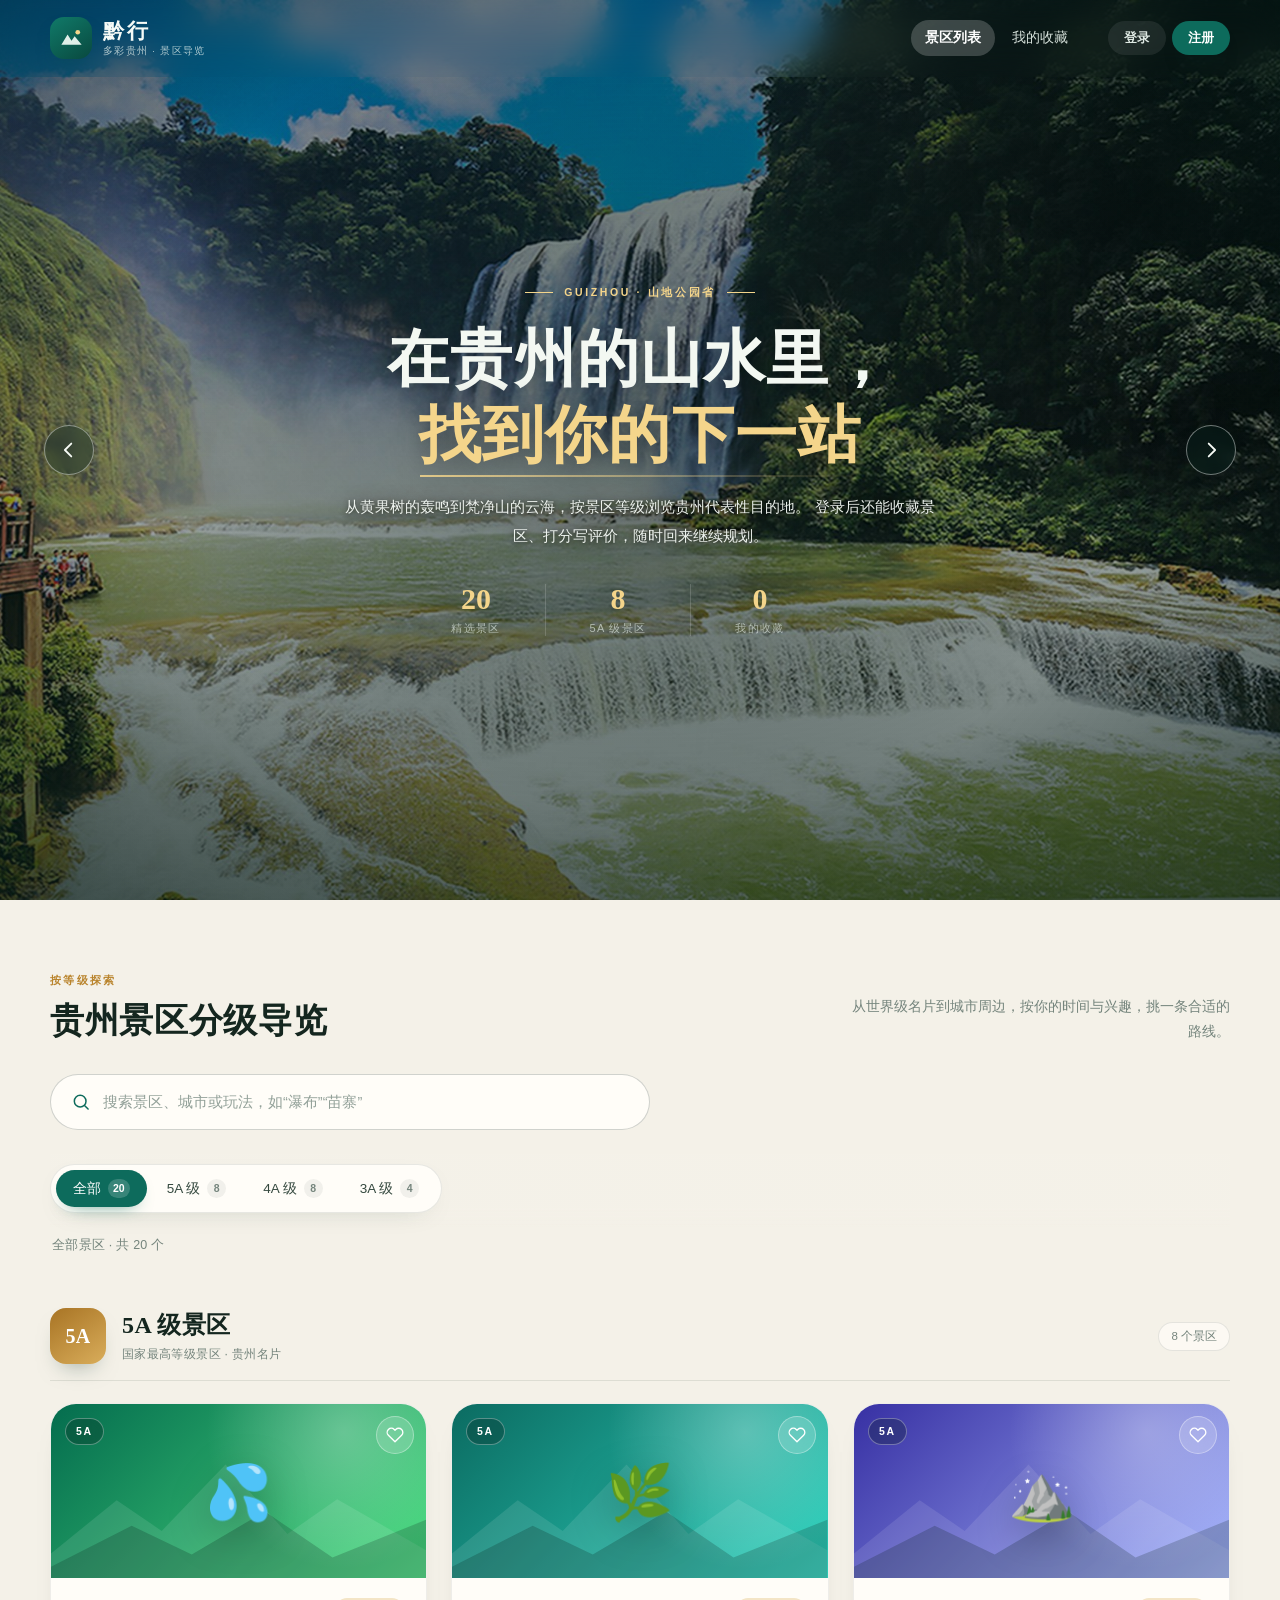
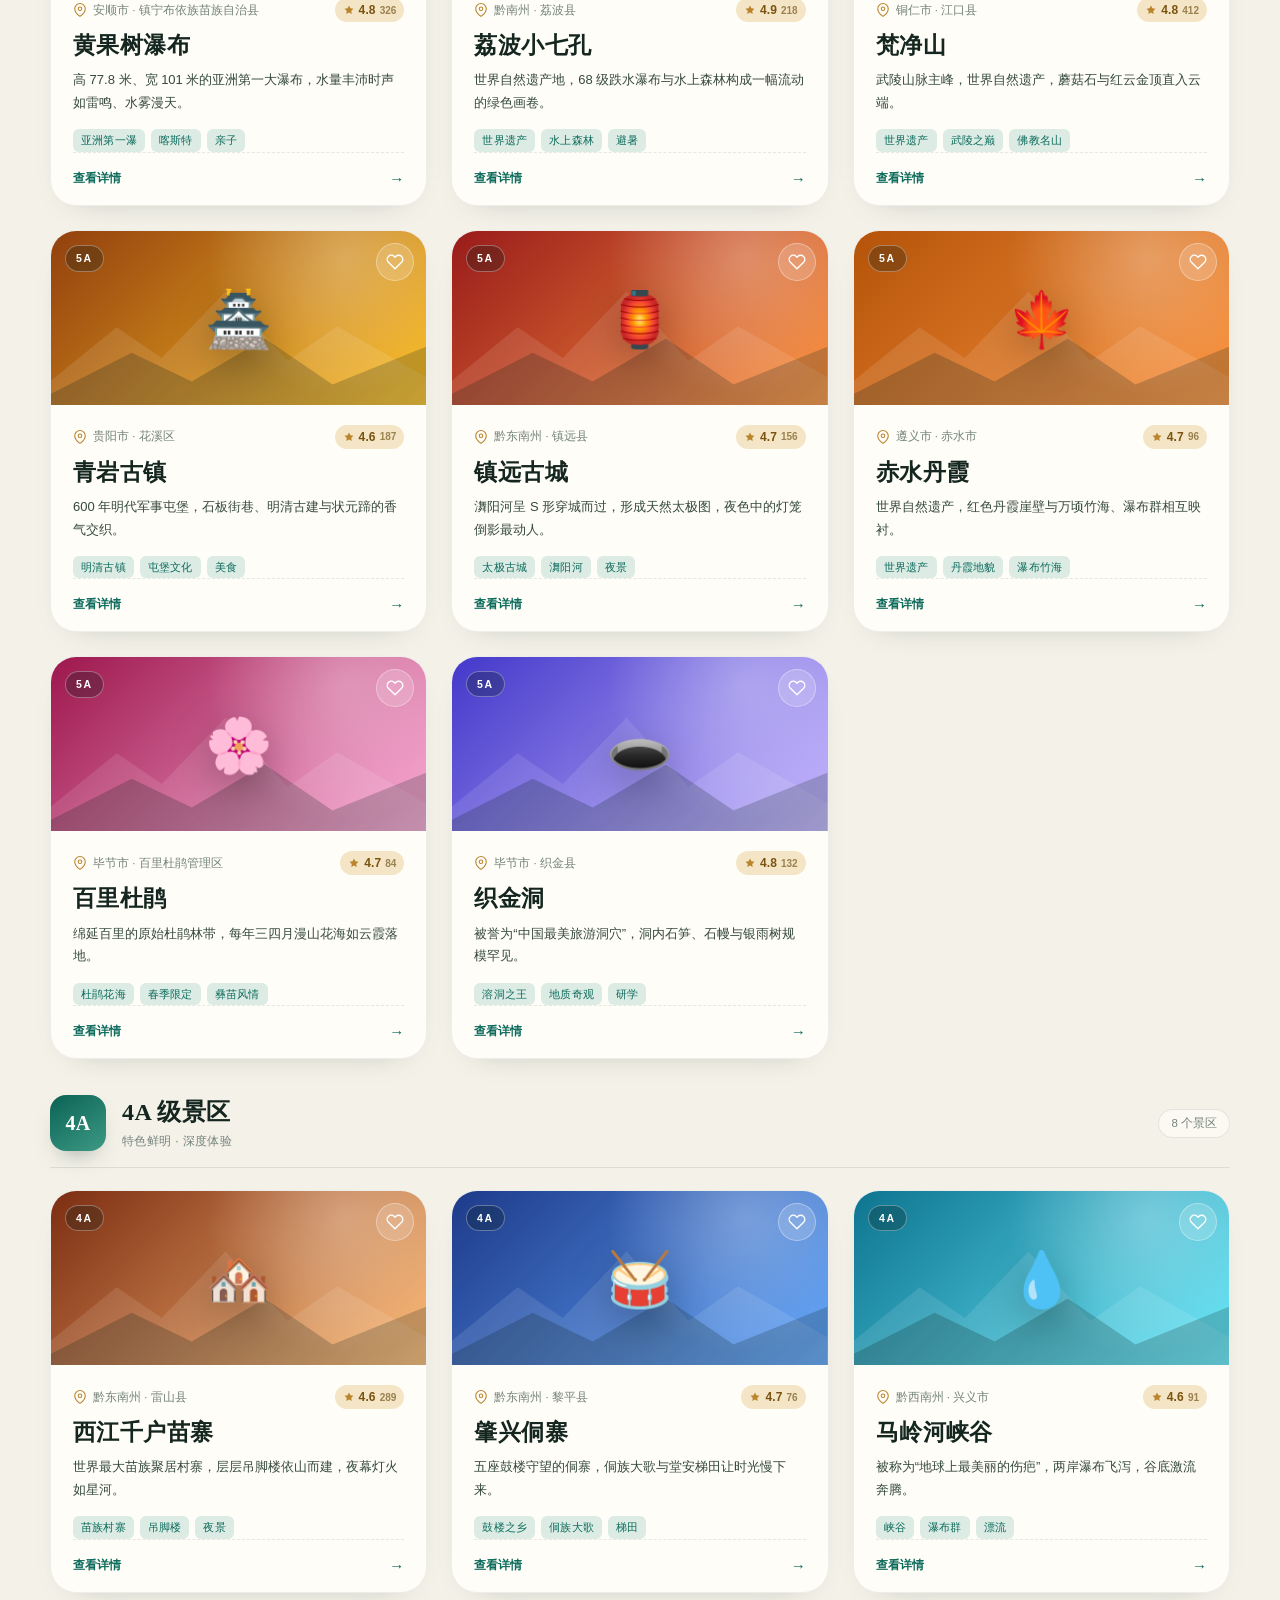
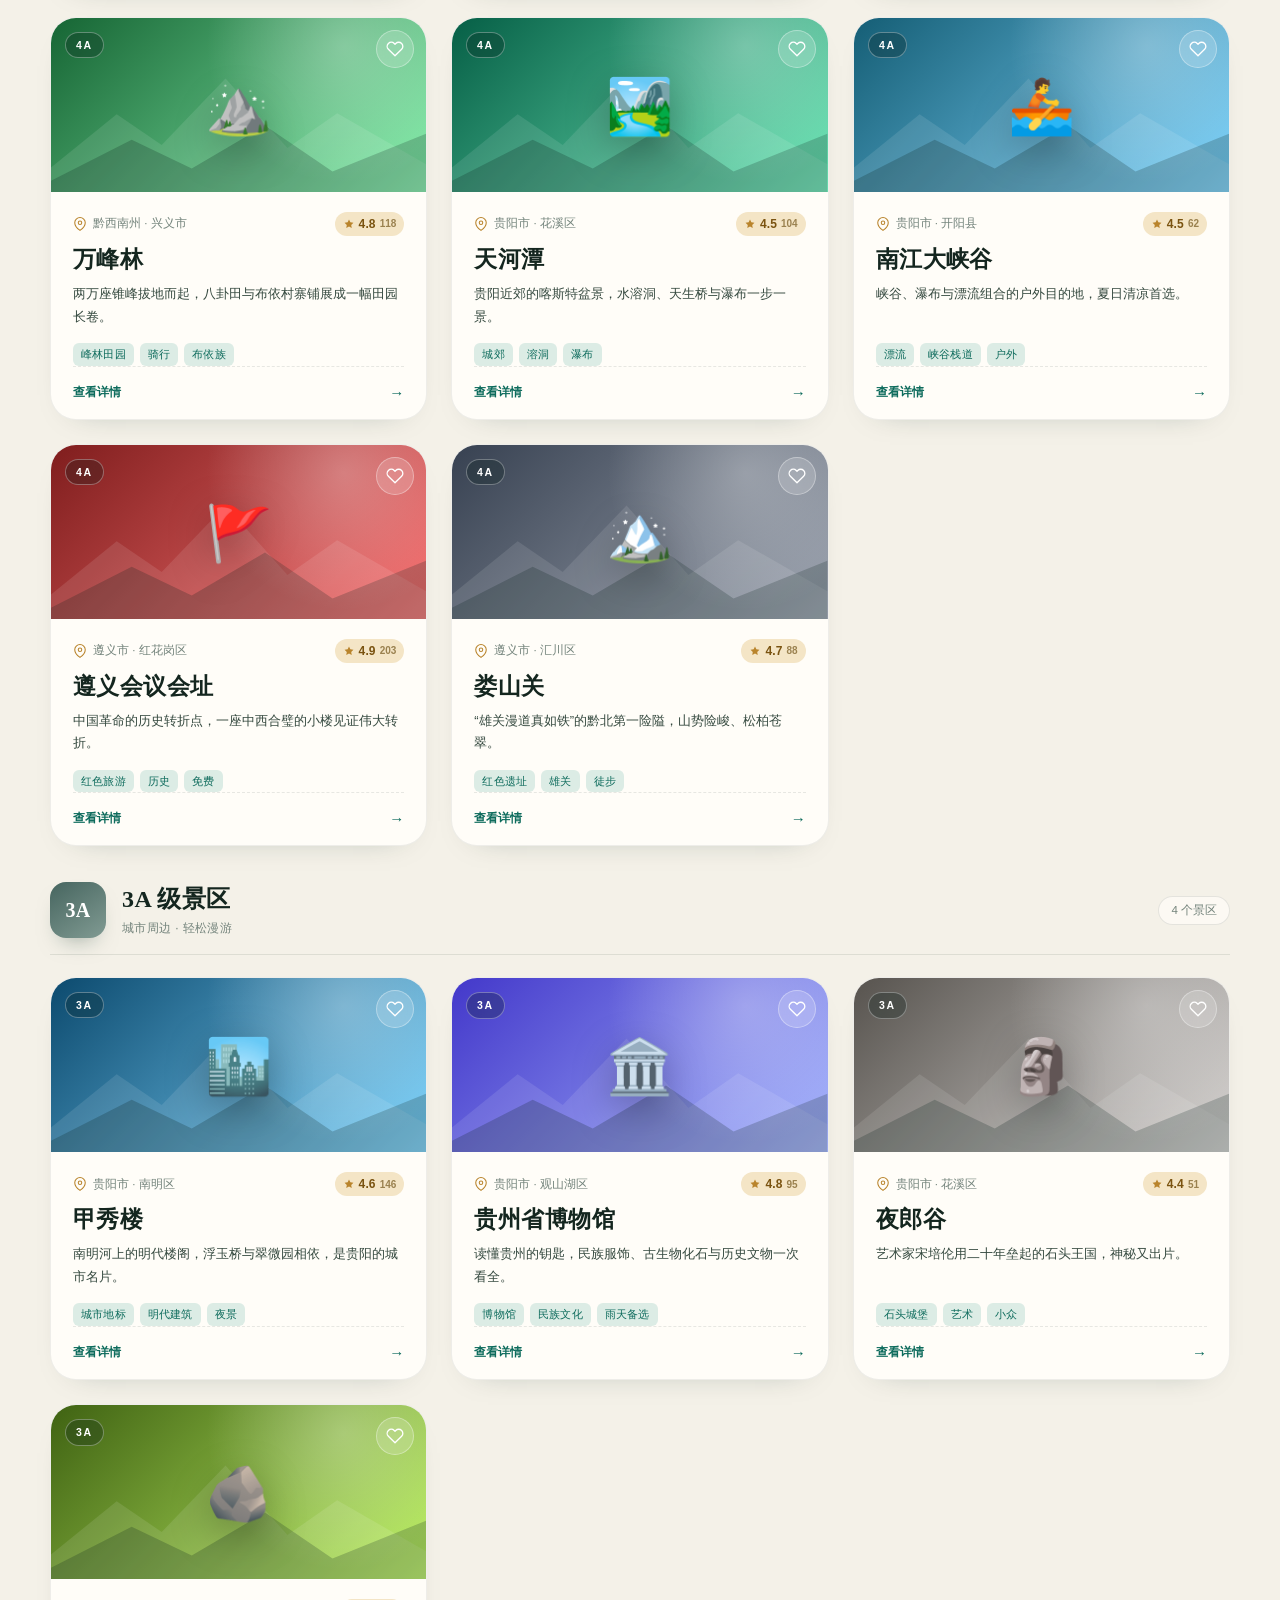
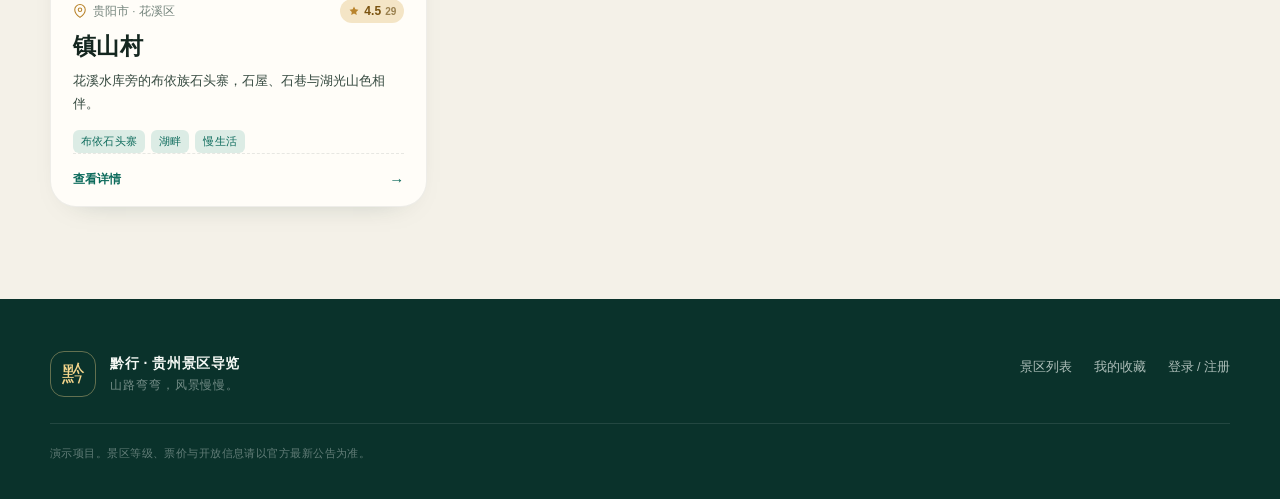
==== index.html @ 9b34afa8 "Add files via upload" ====
<!DOCTYPE html>
<html lang="zh-CN">
<head>
  <meta charset="UTF-8">
  <meta name="viewport" content="width=device-width, initial-scale=1.0">
  <meta name="description" content="黔行 · 贵州景区导览：按 5A、4A、3A 等级浏览贵州代表性景区，查看评分与介绍，点击景区进入详情页，登录后可收藏、评价心动的旅行目的地。">
  <meta name="theme-color" content="#0d5c4d">
  <title>黔行 · 贵州景区导览</title>
  <link rel="icon" href="assets/favicon.svg" type="image/svg+xml">
  <link rel="stylesheet" href="assets/css/main.css">
</head>
<body data-page="home">
  <header class="site-header">
    <div class="container header-inner">
      <a class="brand" href="index.html" aria-label="黔行 · 贵州景区导览首页">
        <span class="brand-mark" aria-hidden="true">
          <svg viewBox="0 0 32 32" focusable="false">
            <path d="M3 24 11 11l5 8 4-6 9 11H3Z" fill="currentColor" opacity=".96"/>
            <circle cx="24" cy="8" r="3" fill="#f4d58b"/>
          </svg>
        </span>
        <span class="brand-text">
          <strong>黔行</strong>
          <small>多彩贵州 · 景区导览</small>
        </span>
      </a>

      <nav class="main-nav" aria-label="主导航">
        <a href="index.html" data-nav="home">景区列表</a>
        <a href="favorites.html" data-nav="favorites">
          我的收藏
          <span class="nav-count" id="favNavCount" hidden>0</span>
        </a>
      </nav>

      <div class="header-auth" id="headerAuth">
        <a class="btn btn-quiet btn-sm" href="login.html">登录</a>
        <a class="btn btn-solid btn-sm" href="login.html?tab=register">注册</a>
      </div>
    </div>
  </header>

  <main>
    <section class="hero" aria-label="贵州景区风光轮播">
      <div class="hero-slides" aria-hidden="true">
		  <div class="hero-slide hero-slide-brand" data-hero-slide="6">
		    <div class="hero-art">
		      <span class="hero-watermark">黔</span>
		      <svg class="hero-ridges" viewBox="0 0 1440 420" preserveAspectRatio="none" focusable="false">
		        <path class="ridge ridge-1" d="M0 330 210 214 390 300 610 154 820 312 1030 236 1240 318 1440 198V420H0Z"/>
		        <path class="ridge ridge-2" d="M0 366 250 272 470 340 700 246 900 348 1140 284 1290 344 1440 292V420H0Z"/>
		        <path class="ridge ridge-3" d="M0 398 190 340 410 386 640 320 880 390 1100 338 1280 388 1440 352V420H0Z"/>
		      </svg>
		    </div>
		  </div>
        <div class="hero-slide is-active" data-hero-slide="0" style="background-image:url('assets/img/hero/huangguoshu-falls.jpg')"></div>
        <div class="hero-slide" data-hero-slide="1" style="background-image:url('assets/img/hero/fanjing-mountains.jpg')"></div>
        <div class="hero-slide" data-hero-slide="2" style="background-image:url('assets/img/hero/zunyi-meeting.jpg')"></div>
        <div class="hero-slide" data-hero-slide="3" style="background-image:url('assets/img/hero/chishui-danxia.jpg')"></div>
        <div class="hero-slide" data-hero-slide="4" style="background-image:url('assets/img/hero/xiaoqikong.jpg')"></div>
        <div class="hero-slide" data-hero-slide="5" style="background-image:url('assets/img/hero/zhijindong.jpg')"></div>
      </div>

      <div class="hero-shade" aria-hidden="true"></div>

      <div class="container hero-inner">
        <p class="hero-eyebrow"><span aria-hidden="true"></span>GUIZHOU · 山地公园省<span aria-hidden="true"></span></p>
        <h1>在贵州的山水里，<br><em>找到你的下一站</em></h1>
        <p class="hero-desc">
          从黄果树的轰鸣到梵净山的云海，按景区等级浏览贵州代表性目的地。
          登录后还能收藏景区、打分写评价，随时回来继续规划。
        </p>

        <div class="hero-stats" aria-label="景区数据概览">
          <div class="stat"><strong id="statTotal">20</strong><span>精选景区</span></div>
          <div class="stat"><strong id="statLevel5a">8</strong><span>5A 级景区</span></div>
          <div class="stat"><strong id="statFav">0</strong><span>我的收藏</span></div>
        </div>
      </div>

      <button type="button" class="hero-arrow hero-arrow-prev" data-hero-prev aria-label="上一张图片">
        <svg viewBox="0 0 24 24" width="22" height="22" aria-hidden="true" focusable="false">
          <path d="m14.5 5-7 7 7 7" fill="none" stroke="currentColor" stroke-width="2" stroke-linecap="round" stroke-linejoin="round"/>
        </svg>
      </button>
      <button type="button" class="hero-arrow hero-arrow-next" data-hero-next aria-label="下一张图片">
        <svg viewBox="0 0 24 24" width="22" height="22" aria-hidden="true" focusable="false">
          <path d="m9.5 5 7 7-7 7" fill="none" stroke="currentColor" stroke-width="2" stroke-linecap="round" stroke-linejoin="round"/>
        </svg>
      </button>
    </section>

    <div class="container">
      <div class="browse-head">
        <div>
          <p class="section-eyebrow">按等级探索</p>
          <h2>贵州景区分级导览</h2>
        </div>
        <p class="browse-note">从世界级名片到城市周边，按你的时间与兴趣，挑一条合适的路线。</p>
      </div>

      <div class="browse-search-row">
        <div class="hero-search" role="search">
          <svg class="search-icon" viewBox="0 0 24 24" width="20" height="20" aria-hidden="true" focusable="false">
            <circle cx="11" cy="11" r="7" fill="none" stroke="currentColor" stroke-width="1.8"/>
            <path d="m16.5 16.5 4 4" fill="none" stroke="currentColor" stroke-width="1.8" stroke-linecap="round"/>
          </svg>
          <label class="sr-only" for="searchInput">搜索景区、城市或玩法</label>
          <input id="searchInput" type="search" placeholder="搜索景区、城市或玩法，如“瀑布”“苗寨”" autocomplete="off" spellcheck="false">
          <button type="button" class="search-clear" id="clearSearch" aria-label="清空搜索" hidden>×</button>
        </div>
      </div>

      <div class="filter-wrap">
        <div class="level-filter" id="levelFilters" role="group" aria-label="按景区等级筛选">
          <button type="button" class="filter-tab is-active" data-level-filter="ALL" aria-pressed="true">
            全部 <span class="tab-count" data-count-for="ALL">20</span>
          </button>
          <button type="button" class="filter-tab" data-level-filter="5A" aria-pressed="false">
            5A 级 <span class="tab-count" data-count-for="5A">8</span>
          </button>
          <button type="button" class="filter-tab" data-level-filter="4A" aria-pressed="false">
            4A 级 <span class="tab-count" data-count-for="4A">8</span>
          </button>
          <button type="button" class="filter-tab" data-level-filter="3A" aria-pressed="false">
            3A 级 <span class="tab-count" data-count-for="3A">4</span>
          </button>
        </div>
      </div>

      <div class="result-bar">
        <span class="result-text" id="resultText" aria-live="polite">全部景区 · 共 20 个</span>
        <button type="button" class="text-btn" id="resetFilters" hidden>清除筛选</button>
      </div>

      <div class="spot-sections" id="spotSections" aria-live="polite"></div>
    </div>
  </main>

  <footer class="site-footer">
    <div class="container footer-inner">
      <div class="footer-brand">
        <span class="footer-mark" aria-hidden="true">黔</span>
        <div>
          <strong>黔行 · 贵州景区导览</strong>
          <p>山路弯弯，风景慢慢。</p>
        </div>
      </div>
      <div class="footer-links">
        <a href="index.html">景区列表</a>
        <a href="favorites.html">我的收藏</a>
        <a href="login.html">登录 / 注册</a>
      </div>
      <p class="footer-note">演示项目。景区等级、票价与开放信息请以官方最新公告为准。</p>
    </div>
  </footer>

  <script src="assets/js/data.js" defer></script>
  <script src="assets/js/store.js" defer></script>
  <script src="assets/js/ui.js" defer></script>
  <script src="assets/js/hero.js" defer></script>
  <script src="assets/js/list.js" defer></script>
</body>
</html>
---- assets/css/main.css ----
:root {
  --bg: #f4f1e8;
  --bg-deep: #ece6d9;
  --surface: #fffdf8;
  --ink: #14261f;
  --ink-soft: #35493f;
  --muted: #74847c;
  --line: rgba(20, 38, 31, 0.1);
  --line-strong: rgba(20, 38, 31, 0.2);
  --green: #0d6b5c;
  --green-deep: #084a41;
  --green-soft: #dcece5;
  --gold: #b9842c;
  --gold-soft: #f4e5c6;
  --red: #c1484f;
  --shadow-sm: 0 8px 28px -18px rgba(13, 50, 40, 0.35);
  --shadow: 0 22px 55px -30px rgba(9, 44, 36, 0.4);
  --radius-lg: 26px;
  --radius: 18px;
  --header-h: 76px;
  --font-sans: "PingFang SC", "Hiragino Sans GB", "Microsoft YaHei", "Source Han Sans SC", sans-serif;
  --font-display: "Noto Serif SC", "Source Han Serif SC", "Songti SC", "STSong", "SimSun", serif;
}

* {
  box-sizing: border-box;
}

[hidden] {
  display: none !important;
}

html {
  scroll-behavior: smooth;
}

body {
  margin: 0;
  min-width: 300px;
  color: var(--ink);
  background:
    radial-gradient(900px 540px at 8% -10%, rgba(13, 107, 92, 0.07), transparent 62%),
    radial-gradient(860px 520px at 100% 4%, rgba(185, 132, 44, 0.08), transparent 62%),
    var(--bg);
  font-family: var(--font-sans);
  -webkit-font-smoothing: antialiased;
  text-rendering: optimizeLegibility;
}

body.modal-open {
  overflow: hidden;
}

img,
svg {
  display: block;
  max-width: 100%;
}

a {
  color: inherit;
  text-decoration: none;
}

button,
input {
  font-family: inherit;
}

button {
  cursor: pointer;
}

h1,
h2,
h3,
p {
  margin: 0;
}

ul,
ol {
  margin: 0;
  padding: 0;
  list-style: none;
}

::selection {
  color: #fff;
  background: var(--green);
}

:focus-visible {
  outline: 2px solid var(--green);
  outline-offset: 3px;
}

.sr-only {
  position: absolute;
  width: 1px;
  height: 1px;
  padding: 0;
  margin: -1px;
  overflow: hidden;
  clip: rect(0, 0, 0, 0);
  white-space: nowrap;
  border: 0;
}

.container {
  width: min(1180px, calc(100% - 80px));
  margin: 0 auto;
}

/* ---------- Buttons ---------- */

.btn {
  display: inline-flex;
  align-items: center;
  justify-content: center;
  gap: 8px;
  min-height: 40px;
  padding: 11px 22px;
  border: 1px solid transparent;
  border-radius: 999px;
  font-size: 14px;
  font-weight: 600;
  line-height: 1.2;
  white-space: nowrap;
  transition: transform 0.22s ease, background-color 0.22s ease, color 0.22s ease, box-shadow 0.22s ease;
}

.btn:hover {
  transform: translateY(-1px);
}

.btn:active {
  transform: translateY(0);
}

.btn-solid {
  color: #fff;
  background: var(--green);
  box-shadow: 0 14px 28px -16px rgba(13, 107, 92, 0.75);
}

.btn-solid:hover {
  background: var(--green-deep);
}

.btn-outline {
  color: var(--ink);
  background: transparent;
  border-color: var(--line-strong);
}

.btn-outline:hover {
  color: var(--green-deep);
  border-color: rgba(13, 107, 92, 0.42);
  background: rgba(255, 255, 255, 0.5);
}

.btn-quiet {
  color: var(--ink-soft);
  background: transparent;
}

.btn-quiet:hover {
  color: var(--green-deep);
  background: rgba(13, 107, 92, 0.08);
}

.btn-sm {
  min-height: 34px;
  padding: 8px 15px;
  font-size: 12.5px;
}

.btn-block {
  width: 100%;
}

/* ---------- Header ---------- */

.site-header {
  position: sticky;
  top: 0;
  z-index: 40;
  background: rgba(247, 244, 236, 0.86);
  border-bottom: 1px solid rgba(20, 38, 31, 0.08);
  backdrop-filter: blur(18px);
  -webkit-backdrop-filter: blur(18px);
}

.header-inner {
  display: flex;
  align-items: center;
  gap: 26px;
  height: var(--header-h);
}

.brand {
  display: inline-flex;
  align-items: center;
  gap: 11px;
  flex: 0 0 auto;
}

.brand-mark {
  display: grid;
  place-items: center;
  width: 42px;
  height: 42px;
  border-radius: 14px;
  color: #e8f5ee;
  background: linear-gradient(145deg, #107a69, #09493f);
  box-shadow: 0 10px 22px -12px rgba(9, 74, 65, 0.7);
}

.brand-mark svg {
  width: 25px;
  height: 25px;
}

.brand-text {
  display: flex;
  flex-direction: column;
  gap: 4px;
  line-height: 1;
}

.brand-text strong {
  font-family: var(--font-display);
  font-size: 21px;
  font-weight: 700;
  letter-spacing: 0.12em;
}

.brand-text small {
  color: var(--muted);
  font-size: 9.5px;
  letter-spacing: 0.14em;
}

.main-nav {
  display: flex;
  align-items: center;
  gap: 3px;
  margin-left: auto;
}

.main-nav a {
  display: inline-flex;
  align-items: center;
  gap: 5px;
  padding: 9px 14px;
  border-radius: 999px;
  color: var(--ink-soft);
  font-size: 13.5px;
  transition: color 0.2s ease, background-color 0.2s ease;
}

.main-nav a:hover {
  color: var(--green-deep);
  background: rgba(13, 107, 92, 0.07);
}

.main-nav a.is-active {
  color: var(--green-deep);
  background: var(--green-soft);
  font-weight: 600;
}

.nav-count {
  display: inline-grid;
  place-items: center;
  min-width: 18px;
  height: 18px;
  padding: 0 5px;
  border-radius: 999px;
  color: #fff;
  background: var(--green);
  font-size: 10.5px;
  font-weight: 600;
  line-height: 1;
}

.header-auth {
  display: flex;
  align-items: center;
  gap: 6px;
  flex: 0 0 auto;
}

.user-chip {
  display: flex;
  align-items: center;
  gap: 9px;
  padding: 5px 12px 5px 5px;
  border: 1px solid var(--line);
  border-radius: 999px;
  background: rgba(255, 253, 248, 0.7);
}

.user-avatar {
  display: grid;
  place-items: center;
  width: 30px;
  height: 30px;
  border-radius: 50%;
  color: #fff;
  background: linear-gradient(145deg, var(--gold), #8f6420);
  font-family: var(--font-display);
  font-size: 14px;
  font-weight: 700;
}

.user-copy {
  display: flex;
  flex-direction: column;
  gap: 2px;
  line-height: 1.1;
}

.user-copy span {
  color: var(--muted);
  font-size: 9px;
  letter-spacing: 0.08em;
}

.user-copy strong {
  max-width: 100px;
  overflow: hidden;
  color: var(--ink);
  font-size: 12px;
  font-weight: 600;
  text-overflow: ellipsis;
  white-space: nowrap;
}

/* ---------- Hero ---------- */

.hero {
  position: relative;
  display: flex;
  align-items: center;
  min-height: 100vh;
  overflow: hidden;
  color: #f3f8f2;
  background: #082e29;
}

.hero-slides {
  position: absolute;
  inset: 0;
  z-index: 0;
}

.hero-slide {
  position: absolute;
  inset: 0;
  background-position: center;
  background-repeat: no-repeat;
  background-size: cover;
  opacity: 0;
  transition: opacity 0.9s ease;
  will-change: opacity;
}

.hero-slide.is-active {
  opacity: 1;
}

.hero-slide-brand {
  background: linear-gradient(135deg, #082e29 0%, #0b4a40 48%, #106859 100%);
}

.hero-slide[data-hero-slide="0"] {
  background-position: 50% 42%;
}

.hero-slide[data-hero-slide="1"] {
  background-position: 50% 45%;
}

.hero-slide[data-hero-slide="2"] {
  background-position: 50% 40%;
}

.hero-slide[data-hero-slide="3"] {
  background-position: 50% 46%;
}

.hero-slide[data-hero-slide="4"] {
  background-position: 50% 54%;
}

.hero-slide[data-hero-slide="5"] {
  background-position: 50% 46%;
}

.hero-shade {
  position: absolute;
  inset: 0;
  z-index: 1;
  background:
    radial-gradient(ellipse at 50% 45%, rgba(4, 26, 22, 0.5) 0%, rgba(4, 26, 22, 0.16) 58%, rgba(4, 26, 22, 0.48) 100%),
    linear-gradient(180deg, rgba(4, 26, 22, 0.46) 0%, rgba(4, 26, 22, 0.18) 45%, rgba(4, 26, 22, 0.58) 100%);
  pointer-events: none;
}

.hero-art {
  position: absolute;
  inset: 0;
  pointer-events: none;
}

.hero-watermark {
  position: absolute;
  top: 10px;
  right: -18px;
  color: rgba(247, 245, 232, 0.055);
  font-family: var(--font-display);
  font-size: clamp(150px, 22vw, 330px);
  font-weight: 700;
  line-height: 1;
  user-select: none;
}

.hero-ridges {
  position: absolute;
  right: 0;
  bottom: -2px;
  left: 0;
  width: 100%;
  height: 58%;
}

.ridge-1 {
  fill: #0a3d35;
  opacity: 0.5;
}

.ridge-2 {
  fill: #0b453b;
  opacity: 0.6;
}

.ridge-3 {
  fill: #072d28;
  opacity: 0.75;
}

.hero-inner {
  position: relative;
  z-index: 2;
  display: flex;
  flex-direction: column;
  align-items: center;
  justify-content: center;
  min-height: 100vh;
  padding: 118px 0 96px;
  text-align: center;
}

.hero-eyebrow {
  display: flex;
  align-items: center;
  justify-content: center;
  gap: 11px;
  color: #f4d58b;
  font-size: 10.5px;
  font-weight: 700;
  letter-spacing: 0.25em;
}

.hero-eyebrow span {
  width: 28px;
  height: 1px;
  background: #f4d58b;
}

.hero h1 {
  max-width: 820px;
  margin: 22px auto 20px;
  text-shadow: 0 4px 32px rgba(0, 0, 0, 0.45);
  font-family: var(--font-display);
  font-size: clamp(38px, 5.1vw, 62px);
  font-weight: 700;
  letter-spacing: 0.02em;
  line-height: 1.22;
}

.hero h1 em {
  position: relative;
  color: #f4d58b;
  font-style: normal;
}

.hero h1 em::after {
  position: absolute;
  right: 2px;
  bottom: -8px;
  left: 1px;
  height: 2px;
  background: linear-gradient(90deg, rgba(244, 213, 139, 0.85), rgba(244, 213, 139, 0));
  content: "";
}

.hero-desc {
  max-width: 620px;
  margin: 0 auto;
  padding: 0 4px;
  color: rgba(245, 251, 247, 0.95);
  font-size: 15px;
  line-height: 1.9;
  text-shadow: 0 2px 18px rgba(0, 0, 0, 0.6), 0 1px 4px rgba(0, 0, 0, 0.55);
}

.hero-search {
  display: flex;
  align-items: center;
  gap: 12px;
  width: min(600px, 100%);
  padding: 7px 8px 7px 20px;
  border: 1px solid var(--line-strong);
  border-radius: 999px;
  background: var(--surface);
  box-shadow: 0 20px 42px -30px rgba(13, 42, 34, 0.55);
}

.browse-search-row {
  display: flex;
  margin: 2px 0 24px;
}

.hero-search .search-icon {
  flex: 0 0 auto;
  color: var(--green);
}

.hero-search input {
  flex: 1;
  min-width: 0;
  padding: 12px 0;
  border: none;
  outline: none;
  color: var(--ink);
  background: transparent;
  font-size: 14.5px;
}

.hero-search input::placeholder {
  color: #93a199;
}

.hero-search input::-webkit-search-cancel-button {
  display: none;
}

.search-clear {
  display: grid;
  place-items: center;
  flex: 0 0 auto;
  width: 34px;
  height: 34px;
  padding: 0;
  border: none;
  border-radius: 50%;
  color: var(--muted);
  background: var(--bg-deep);
  font-size: 19px;
  line-height: 1;
}

.search-clear:hover {
  color: var(--ink);
  background: #e4ddcf;
}

.hero-stats {
  display: flex;
  align-items: stretch;
  justify-content: center;
  margin-top: 34px;
}

.stat {
  padding: 0 clamp(18px, 3.6vw, 44px);
  border-left: 1px solid rgba(255, 255, 255, 0.16);
}

.stat:first-child {
  padding-left: 0;
  border-left: 0;
}

.stat strong {
  display: block;
  color: #f4d58b;
  font-family: var(--font-display);
  font-size: 30px;
  font-weight: 700;
  line-height: 1;
}

.stat span {
  display: block;
  margin-top: 7px;
  color: rgba(238, 248, 243, 0.6);
  font-size: 11px;
  letter-spacing: 0.12em;
}

/* ---------- Hero arrows ---------- */

.hero-arrow {
  position: absolute;
  top: 50%;
  z-index: 4;
  display: grid;
  place-items: center;
  width: 50px;
  height: 50px;
  padding: 0;
  border: 1px solid rgba(255, 255, 255, 0.42);
  border-radius: 50%;
  color: #f7fbf6;
  background: rgba(6, 36, 30, 0.34);
  box-shadow: 0 12px 30px -18px rgba(0, 0, 0, 0.7);
  transform: translateY(-50%);
  transition: background-color 0.22s ease, border-color 0.22s ease, transform 0.22s ease;
  backdrop-filter: blur(6px);
  -webkit-backdrop-filter: blur(6px);
}

.hero-arrow:hover {
  border-color: rgba(244, 213, 139, 0.8);
  background: rgba(8, 55, 46, 0.76);
}

.hero-arrow:active {
  transform: translateY(-50%) scale(0.94);
}

.hero-arrow:focus-visible {
  outline: 2px solid rgba(244, 213, 139, 0.85);
  outline-offset: 3px;
}

.hero-arrow-prev {
  left: clamp(12px, 3.4vw, 46px);
}

.hero-arrow-next {
  right: clamp(12px, 3.4vw, 46px);
}

/* ---------- 首页：全屏轮播上的悬浮导航 ---------- */

body[data-page="home"] .site-header {
  position: fixed;
  top: 0;
  right: 0;
  left: 0;
  z-index: 60;
  background: transparent;
  border-bottom: 1px solid transparent;
  transition: background-color 0.32s ease, border-color 0.32s ease, box-shadow 0.32s ease;
}

body[data-page="home"] .site-header.is-solid {
  background: rgba(7, 42, 36, 0.92);
  border-bottom-color: rgba(255, 255, 255, 0.12);
  box-shadow: 0 18px 34px -26px rgba(0, 0, 0, 0.75);
}

body[data-page="home"] .brand-text strong,
body[data-page="home"] .user-copy strong {
  color: #f6fbf7;
}

body[data-page="home"] .brand-text small,
body[data-page="home"] .user-copy span {
  color: rgba(238, 248, 243, 0.72);
}

body[data-page="home"] .main-nav a {
  color: rgba(240, 250, 244, 0.88);
}

body[data-page="home"] .main-nav a:hover {
  color: #ffffff;
  background: rgba(255, 255, 255, 0.16);
}

body[data-page="home"] .main-nav a.is-active {
  color: #ffffff;
  background: rgba(255, 255, 255, 0.2);
}

body[data-page="home"] .btn-quiet {
  color: rgba(240, 250, 244, 0.92);
  background: rgba(255, 255, 255, 0.08);
}

body[data-page="home"] .btn-quiet:hover {
  color: #ffffff;
  background: rgba(255, 255, 255, 0.18);
}

body[data-page="home"] .user-chip {
  border-color: rgba(255, 255, 255, 0.34);
  background: rgba(255, 255, 255, 0.12);
}

/* ---------- 景区详情页 ---------- */

.spot-hero {
  background: linear-gradient(135deg, var(--c1, #0a3a32) 0%, var(--c2, #147260) 100%);
}

.spot-hero-inner {
  padding: 66px 0 54px;
}

.spot-hero-kicker {
  display: flex;
  flex-wrap: wrap;
  align-items: center;
  gap: 10px;
  margin: 0;
  color: #f4d58b;
  font-size: 11px;
  font-weight: 700;
  letter-spacing: 0.14em;
}

.spot-hero .spot-level {
  position: static;
  display: inline-flex;
  max-width: none;
  line-height: 1.5;
}

.spot-hero-city {
  color: rgba(240, 250, 244, 0.78);
  font-size: 11.5px;
  letter-spacing: 0.1em;
}

.spot-hero h1 {
  margin: 16px 0 10px;
  font-family: var(--font-display);
  font-size: clamp(34px, 4.6vw, 50px);
  letter-spacing: 0.02em;
  line-height: 1.2;
}

.spot-hero-lead {
  max-width: 660px;
  color: rgba(238, 248, 243, 0.82);
  font-size: 14.5px;
  line-height: 1.85;
}

.spot-hero-actions {
  display: flex;
  flex-wrap: wrap;
  align-items: center;
  gap: 12px;
  margin-top: 24px;
}

.spot-hero .dialog-rating {
  margin: 0;
  padding: 8px 13px;
  border-color: rgba(255, 255, 255, 0.24);
  background: rgba(6, 32, 27, 0.42);
  backdrop-filter: blur(6px);
  -webkit-backdrop-filter: blur(6px);
}

.spot-hero .dialog-rating .rating-count {
  color: rgba(238, 248, 243, 0.74);
}

.spot-fav-btn {
  display: inline-flex;
  align-items: center;
  gap: 8px;
  min-height: 40px;
  padding: 9px 18px;
  border: 1px solid rgba(255, 255, 255, 0.42);
  border-radius: 999px;
  color: #f7fbf6;
  background: rgba(6, 36, 30, 0.34);
  font-size: 13px;
  cursor: pointer;
  transition: background-color 0.22s ease, border-color 0.22s ease;
}

.spot-fav-btn:hover {
  background: rgba(8, 55, 46, 0.68);
  border-color: rgba(244, 213, 139, 0.7);
}

.spot-fav-btn.is-fav {
  color: #ffe2e2;
  border-color: rgba(255, 158, 158, 0.6);
}

.spot-fav-btn svg path {
  fill: none;
}

.spot-fav-btn.is-fav svg path {
  fill: currentColor;
}

.spot-detail {
  max-width: 960px;
  margin: 0 auto;
  padding: 46px 0 76px;
}

.spot-main {
  display: flex;
  flex-direction: column;
  gap: 28px;
}

.spot-section h2,
.spot-section h3 {
  margin-bottom: 12px;
  font-family: var(--font-display);
}

.spot-section h2 {
  font-size: 24px;
}

.spot-section h3 {
  font-size: 18px;
}

.spot-intro {
  color: var(--ink-soft);
  font-size: 15.5px;
  line-height: 1.95;
}

.spot-back {
  display: inline-flex;
  align-items: center;
  gap: 6px;
  color: var(--green-deep);
  font-size: 13.5px;
}

.spot-back:hover {
  color: var(--green);
}

.spot-reviews {
  margin-top: 46px;
  padding-top: 34px;
  border-top: 1px solid var(--line);
}

/* ---------- Browse ---------- */

.browse-head {
  display: flex;
  align-items: flex-end;
  justify-content: space-between;
  gap: 34px;
  padding: 74px 0 28px;
}

.section-eyebrow {
  margin-bottom: 10px;
  color: var(--gold);
  font-size: 10.5px;
  font-weight: 700;
  letter-spacing: 0.22em;
}

.browse-head h2 {
  font-family: var(--font-display);
  font-size: clamp(26px, 3vw, 34px);
  letter-spacing: 0.02em;
}

.browse-note {
  max-width: 380px;
  color: var(--muted);
  font-size: 13.5px;
  line-height: 1.8;
  text-align: right;
}

.filter-wrap {
  position: sticky;
  top: var(--header-h);
  z-index: 30;
  padding: 10px 0 14px;
  background: linear-gradient(to bottom, rgba(244, 241, 232, 0.98) 72%, rgba(244, 241, 232, 0));
}

.level-filter {
  display: inline-flex;
  gap: 3px;
  padding: 5px;
  border: 1px solid var(--line);
  border-radius: 999px;
  background: var(--surface);
  box-shadow: var(--shadow-sm);
}

.filter-tab {
  display: inline-flex;
  align-items: center;
  gap: 7px;
  padding: 9px 17px;
  border: none;
  border-radius: 999px;
  color: var(--ink-soft);
  background: transparent;
  font-size: 13.5px;
  transition: color 0.2s ease, background-color 0.2s ease;
}

.filter-tab:hover {
  color: var(--green-deep);
  background: rgba(13, 107, 92, 0.06);
}

.filter-tab.is-active {
  color: #fff;
  background: var(--green);
  box-shadow: 0 8px 18px -12px rgba(13, 107, 92, 0.9);
}

.tab-count {
  display: inline-grid;
  place-items: center;
  min-width: 19px;
  height: 19px;
  padding: 0 5px;
  border-radius: 999px;
  color: var(--muted);
  background: rgba(20, 38, 31, 0.06);
  font-size: 10.5px;
  font-weight: 600;
  line-height: 1;
}

.filter-tab.is-active .tab-count {
  color: #fff;
  background: rgba(255, 255, 255, 0.18);
}

.result-bar {
  display: flex;
  align-items: center;
  justify-content: space-between;
  gap: 18px;
  padding: 10px 2px 18px;
  color: var(--muted);
  font-size: 12.5px;
}

.result-text {
  letter-spacing: 0.02em;
}

.text-btn {
  padding: 0;
  border: none;
  color: var(--green);
  background: none;
  font-size: 12.5px;
  text-decoration: underline;
  text-underline-offset: 4px;
}

.text-btn:hover {
  color: var(--green-deep);
}

.text-link {
  color: var(--green);
  font-size: 12.5px;
  font-weight: 600;
  white-space: nowrap;
}

.text-link:hover {
  color: var(--green-deep);
}

/* ---------- Level sections ---------- */

.spot-sections {
  padding-bottom: 92px;
}

.level-section {
  margin-top: 36px;
}

.level-heading {
  display: flex;
  align-items: center;
  gap: 16px;
  margin-bottom: 22px;
  padding-bottom: 16px;
  border-bottom: 1px solid var(--line);
}

.level-stamp {
  display: grid;
  place-items: center;
  flex: 0 0 auto;
  width: 56px;
  height: 56px;
  border-radius: 16px;
  color: #fff;
  font-family: var(--font-display);
  font-size: 20px;
  font-weight: 700;
  letter-spacing: 0.02em;
  box-shadow: 0 12px 24px -14px rgba(13, 50, 40, 0.55);
}

.level-stamp[data-level="5A"] {
  background: linear-gradient(145deg, #a87424, #d9ad5b);
}

.level-stamp[data-level="4A"] {
  background: linear-gradient(145deg, #0b6255, #3d9a84);
}

.level-stamp[data-level="3A"] {
  background: linear-gradient(145deg, #46655f, #819b93);
}

.level-copy h2 {
  font-family: var(--font-display);
  font-size: 24px;
  letter-spacing: 0.02em;
}

.level-copy p {
  margin-top: 5px;
  color: var(--muted);
  font-size: 12px;
  letter-spacing: 0.03em;
}

.level-count {
  margin-left: auto;
  padding: 6px 12px;
  border: 1px solid var(--line);
  border-radius: 999px;
  color: var(--muted);
  background: rgba(255, 253, 248, 0.7);
  font-size: 11.5px;
  white-space: nowrap;
}

.spot-grid {
  display: grid;
  grid-template-columns: repeat(3, minmax(0, 1fr));
  gap: 24px;
}

/* ---------- Spot card ---------- */

.spot-card {
  display: flex;
  flex-direction: column;
  overflow: hidden;
  border: 1px solid rgba(20, 38, 31, 0.07);
  border-radius: var(--radius-lg);
  outline: none;
  background: var(--surface);
  box-shadow: 0 12px 32px -26px rgba(9, 44, 36, 0.4);
  cursor: pointer;
  transition: transform 0.34s ease, box-shadow 0.34s ease, border-color 0.34s ease;
}

.spot-card:hover,
.spot-card:focus-visible {
  transform: translateY(-6px);
  border-color: rgba(13, 107, 92, 0.24);
  box-shadow: 0 30px 54px -30px rgba(9, 44, 36, 0.48);
}

.spot-card:focus-visible {
  outline: 2px solid var(--green);
  outline-offset: 3px;
}

.card-visual {
  position: relative;
  height: 174px;
  overflow: hidden;
  background: linear-gradient(135deg, var(--c1, #0d6b5c), var(--c2, #57b89b));
}

.card-visual::after {
  position: absolute;
  inset: 0;
  z-index: 1;
  background: radial-gradient(circle at 78% 16%, rgba(255, 255, 255, 0.28), transparent 42%);
  content: "";
}

.card-ridges {
  position: absolute;
  bottom: 0;
  left: 0;
  z-index: 1;
  width: 100%;
  height: 100%;
}

.card-ridges path:first-child {
  fill: rgba(255, 255, 255, 0.1);
}

.card-ridges path:last-child {
  fill: rgba(6, 30, 26, 0.22);
}

.visual-emoji {
  position: absolute;
  top: 50%;
  left: 50%;
  z-index: 2;
  transform: translate(-50%, -48%);
  font-size: 54px;
  filter: drop-shadow(0 12px 20px rgba(0, 0, 0, 0.28));
  line-height: 1;
}

.level-pill {
  position: absolute;
  top: 14px;
  left: 14px;
  z-index: 3;
  padding: 5px 10px;
  border: 1px solid rgba(255, 255, 255, 0.32);
  border-radius: 999px;
  color: #fff;
  background: rgba(8, 30, 26, 0.28);
  font-size: 10.5px;
  font-weight: 700;
  letter-spacing: 0.16em;
  line-height: 1.4;
  backdrop-filter: blur(8px);
  -webkit-backdrop-filter: blur(8px);
}

.fav-btn {
  position: absolute;
  top: 12px;
  right: 12px;
  z-index: 4;
  display: grid;
  place-items: center;
  width: 38px;
  height: 38px;
  padding: 0;
  border: 1px solid rgba(255, 255, 255, 0.35);
  border-radius: 50%;
  color: #fff;
  background: rgba(255, 255, 255, 0.17);
  backdrop-filter: blur(10px);
  -webkit-backdrop-filter: blur(10px);
  transition: transform 0.22s ease, background-color 0.22s ease, box-shadow 0.22s ease;
}

.fav-btn:hover {
  transform: scale(1.08);
  background: rgba(255, 255, 255, 0.32);
}

.fav-btn.is-fav {
  border-color: #cf4650;
  background: #cf4650;
  box-shadow: 0 9px 20px -8px rgba(207, 70, 80, 0.85);
}

.fav-btn.is-fav svg path {
  fill: currentColor;
}

.card-body {
  display: flex;
  flex: 1;
  flex-direction: column;
  padding: 20px 22px 18px;
}

.card-meta {
  display: flex;
  align-items: center;
  justify-content: space-between;
  gap: 10px;
  color: var(--muted);
  font-size: 11.5px;
}

.card-location {
  display: inline-flex;
  align-items: center;
  gap: 6px;
  min-width: 0;
}

.card-meta svg {
  flex: 0 0 auto;
  color: var(--gold);
}

.card-location span {
  overflow: hidden;
  text-overflow: ellipsis;
  white-space: nowrap;
}

.card-rating {
  display: inline-flex;
  flex: 0 0 auto;
  align-items: center;
  gap: 4px;
  padding: 3px 8px;
  border-radius: 999px;
  color: #8a5f14;
  background: var(--gold-soft);
  font-size: 11px;
  line-height: 1.5;
  white-space: nowrap;
}

.card-rating svg {
  color: var(--gold);
}

.card-rating .rating-score {
  color: #7a5310;
  font-size: 12px;
  font-weight: 800;
  letter-spacing: 0.01em;
}

.card-rating .rating-count {
  color: #9a814f;
  font-size: 10px;
  font-weight: 600;
}

.card-title {
  margin: 8px 0;
  color: var(--ink);
  font-family: var(--font-display);
  font-size: 23px;
  font-weight: 700;
  letter-spacing: 0.02em;
  line-height: 1.35;
}

.card-summary {
  display: -webkit-box;
  min-height: 46px;
  overflow: hidden;
  color: var(--ink-soft);
  font-size: 13px;
  line-height: 1.75;
  -webkit-box-orient: vertical;
  -webkit-line-clamp: 2;
}

.tag-row {
  display: flex;
  flex-wrap: wrap;
  gap: 6px;
  margin-top: 14px;
}

.tag {
  padding: 4px 8px;
  border-radius: 6px;
  color: var(--green);
  background: var(--green-soft);
  font-size: 10.5px;
  letter-spacing: 0.02em;
  line-height: 1.4;
}

.card-foot {
  display: flex;
  align-items: center;
  justify-content: space-between;
  margin-top: auto;
  padding-top: 17px;
  border-top: 1px dashed var(--line);
  color: var(--muted);
  font-size: 12px;
}

.card-foot span:first-child {
  color: var(--green);
  font-weight: 600;
}

.card-arrow {
  color: var(--green);
  font-size: 15px;
  transition: transform 0.25s ease;
}

.spot-card:hover .card-arrow {
  transform: translateX(4px);
}

/* ---------- Empty & locked ---------- */

.empty-state,
.locked-state {
  max-width: 590px;
  margin: 62px auto 96px;
  padding: 58px 40px;
  border: 1px solid var(--line);
  border-radius: 28px;
  background: var(--surface);
  box-shadow: var(--shadow);
  text-align: center;
}

.empty-icon,
.locked-icon {
  display: grid;
  place-items: center;
  width: 72px;
  height: 72px;
  margin: 0 auto 22px;
  border-radius: 50%;
  color: var(--green);
  background: var(--green-soft);
  font-size: 28px;
}

.empty-state h2,
.locked-state h2 {
  font-family: var(--font-display);
  font-size: 27px;
  letter-spacing: 0.02em;
}

.empty-state p,
.locked-state p {
  max-width: 390px;
  margin: 12px auto 26px;
  color: var(--muted);
  font-size: 13.5px;
  line-height: 1.85;
}

.locked-actions {
  display: flex;
  flex-wrap: wrap;
  justify-content: center;
  gap: 11px;
}

/* ---------- Footer ---------- */

.site-footer {
  padding: 52px 0 36px;
  color: rgba(241, 248, 244, 0.7);
  background: #0a322b;
}

.footer-inner {
  display: grid;
  grid-template-columns: 1.2fr auto;
  gap: 26px 40px;
  align-items: start;
}

.footer-brand {
  display: flex;
  align-items: center;
  gap: 14px;
}

.footer-mark {
  display: grid;
  place-items: center;
  width: 46px;
  height: 46px;
  border: 1px solid rgba(244, 213, 139, 0.38);
  border-radius: 14px;
  color: #f4d58b;
  font-family: var(--font-display);
  font-size: 23px;
}

.footer-brand strong {
  display: block;
  color: #f4f8f4;
  font-size: 14px;
  font-weight: 600;
  letter-spacing: 0.04em;
}

.footer-brand p {
  margin-top: 5px;
  color: rgba(241, 248, 244, 0.45);
  font-size: 11.5px;
  letter-spacing: 0.08em;
}

.footer-links {
  display: flex;
  flex-wrap: wrap;
  gap: 22px;
  padding-top: 8px;
  font-size: 12.5px;
}

.footer-links a {
  transition: color 0.2s ease;
}

.footer-links a:hover {
  color: #f4d58b;
}

.footer-note {
  grid-column: 1 / -1;
  padding-top: 20px;
  border-top: 1px solid rgba(255, 255, 255, 0.1);
  color: rgba(241, 248, 244, 0.38);
  font-size: 11px;
  letter-spacing: 0.04em;
  line-height: 1.7;
}

/* ---------- Toast ---------- */

.toast {
  position: fixed;
  bottom: 32px;
  left: 50%;
  z-index: 200;
  display: flex;
  align-items: center;
  gap: 10px;
  max-width: calc(100vw - 32px);
  padding: 12px 19px;
  border-radius: 999px;
  color: #fff;
  background: #0b332c;
  box-shadow: 0 18px 45px -18px rgba(0, 0, 0, 0.7);
  font-size: 13px;
  line-height: 1.4;
  opacity: 0;
  visibility: hidden;
  transform: translate(-50%, 16px);
  transition: opacity 0.24s ease, transform 0.24s ease, visibility 0.24s ease;
}

.toast.is-visible {
  opacity: 1;
  visibility: visible;
  transform: translate(-50%, 0);
}

.toast-icon {
  display: grid;
  place-items: center;
  flex: 0 0 auto;
  width: 19px;
  height: 19px;
  border-radius: 50%;
  color: #f4d58b;
  background: rgba(244, 213, 139, 0.16);
  font-size: 11px;
  font-weight: 700;
}

.toast-info .toast-icon {
  color: #a7d9ca;
  background: rgba(167, 217, 202, 0.14);
}

/* ---------- Modals ---------- */

.modal-overlay,
.prompt-overlay {
  position: fixed;
  inset: 0;
  z-index: 120;
  display: flex;
  align-items: center;
  justify-content: center;
  padding: 24px;
  overflow-y: auto;
  background: rgba(6, 24, 20, 0.58);
  opacity: 0;
  transition: opacity 0.22s ease;
  backdrop-filter: blur(8px);
  -webkit-backdrop-filter: blur(8px);
}

.prompt-overlay {
  z-index: 140;
}

.modal-overlay.is-open,
.prompt-overlay.is-open {
  opacity: 1;
}

.spot-dialog {
  position: relative;
  width: min(760px, 100%);
  max-height: calc(100vh - 48px);
  overflow-y: auto;
  border-radius: 28px;
  background: var(--surface);
  box-shadow: 0 45px 90px -35px rgba(0, 0, 0, 0.7);
  opacity: 0;
  transform: translateY(16px) scale(0.985);
  transition: transform 0.26s ease, opacity 0.26s ease;
}

.modal-overlay.is-open .spot-dialog {
  opacity: 1;
  transform: none;
}

.dialog-banner {
  position: relative;
  height: 212px;
  overflow: hidden;
  border-radius: 28px 28px 0 0;
  background: linear-gradient(135deg, var(--c1, #0d6b5c), var(--c2, #57b89b));
}

.banner-emoji {
  position: absolute;
  top: 52%;
  left: 50%;
  z-index: 2;
  transform: translate(-50%, -50%);
  font-size: 76px;
  filter: drop-shadow(0 16px 28px rgba(0, 0, 0, 0.3));
  line-height: 1;
}

.dialog-close {
  position: absolute;
  top: 16px;
  right: 16px;
  z-index: 5;
  display: grid;
  place-items: center;
  width: 40px;
  height: 40px;
  padding: 0;
  border: 1px solid rgba(255, 255, 255, 0.36);
  border-radius: 50%;
  color: #fff;
  background: rgba(10, 30, 26, 0.34);
  backdrop-filter: blur(9px);
  -webkit-backdrop-filter: blur(9px);
  transition: background-color 0.2s ease;
}

.dialog-close:hover {
  background: rgba(10, 30, 26, 0.55);
}

.dialog-close.on-light {
  border-color: var(--line);
  color: var(--ink-soft);
  background: var(--bg-deep);
}

.dialog-close.on-light:hover {
  background: #e2dbcd;
}

.dialog-body {
  padding: 26px 32px 8px;
}

.dialog-city {
  display: flex;
  align-items: center;
  gap: 7px;
  color: var(--muted);
  font-size: 12px;
}

.dialog-city svg {
  color: var(--gold);
}

.dialog-title {
  margin: 8px 0 14px;
  font-family: var(--font-display);
  font-size: clamp(28px, 3vw, 35px);
  letter-spacing: 0.02em;
  line-height: 1.3;
}

.dialog-intro {
  color: var(--ink-soft);
  font-size: 14px;
  line-height: 1.9;
}

.info-grid {
  display: grid;
  grid-template-columns: 1fr 1fr;
  gap: 1px;
  margin: 22px 0;
  overflow: hidden;
  border: 1px solid var(--line);
  border-radius: 16px;
  background: var(--line);
}

.info-item {
  padding: 14px 17px;
  background: var(--surface);
}

.info-label {
  display: block;
  margin-bottom: 6px;
  color: var(--muted);
  font-size: 10.5px;
  letter-spacing: 0.1em;
}

.info-item strong {
  display: block;
  color: var(--ink);
  font-size: 13px;
  font-weight: 600;
  line-height: 1.6;
}

.dialog-block {
  margin-bottom: 18px;
}

.dialog-block h3 {
  margin-bottom: 11px;
  color: var(--gold);
  font-size: 11px;
  font-weight: 700;
  letter-spacing: 0.14em;
}

.highlight-list {
  display: flex;
  flex-wrap: wrap;
  gap: 8px;
}

.highlight-chip {
  padding: 7px 12px;
  border-radius: 8px;
  color: var(--green-deep);
  background: var(--green-soft);
  font-size: 12px;
}

.dialog-body .tag-row {
  margin-bottom: 14px;
}

.dialog-foot {
  display: flex;
  align-items: center;
  justify-content: space-between;
  gap: 16px;
  padding: 18px 32px 24px;
  border-top: 1px solid var(--line);
}

.foot-hint {
  color: var(--muted);
  font-size: 11.5px;
  line-height: 1.5;
}

.dialog-fav {
  flex: 0 0 auto;
  min-height: 44px;
  padding: 11px 20px;
}

.dialog-fav.is-fav {
  background: var(--red);
  box-shadow: 0 12px 24px -14px rgba(193, 72, 79, 0.8);
}

.dialog-fav.is-fav:hover {
  background: #a93b43;
}

.dialog-fav.is-fav svg path {
  fill: currentColor;
}

/* ---------- Rating & reviews ---------- */

.dialog-rating {
  display: flex;
  flex-wrap: wrap;
  align-items: center;
  gap: 10px;
  margin-bottom: 16px;
  padding: 10px 14px;
  border: 1px solid var(--line);
  border-radius: 12px;
  background: #fbf7ec;
}

.rating-badge {
  display: inline-flex;
  align-items: center;
  gap: 5px;
  padding: 3px 10px 4px;
  border-radius: 999px;
  color: #8a5f14;
  background: var(--gold-soft);
  font-weight: 700;
}

.rating-badge svg {
  color: var(--gold);
}

.dialog-rating-score {
  font-family: var(--font-display);
  font-size: 20px;
  font-weight: 700;
  line-height: 1;
}

.rating-max {
  color: #a98d54;
  font-size: 10.5px;
  font-weight: 600;
}

.rating-stars,
.review-stars {
  display: inline-flex;
  gap: 1px;
}

.star-glyph {
  color: #ddd2bb;
  font-size: 13px;
  line-height: 1;
}

.star-glyph.is-on {
  color: var(--gold);
}

.dialog-rating .rating-count {
  color: var(--muted);
  font-size: 11px;
}

.reviews-block {
  margin: 4px 0 20px;
  padding-top: 20px;
  border-top: 1px solid var(--line);
}

.reviews-head {
  display: flex;
  align-items: flex-end;
  justify-content: space-between;
  gap: 12px;
  margin-bottom: 14px;
}

.reviews-eyebrow {
  margin-bottom: 4px;
  color: var(--gold);
  font-size: 9.5px;
  font-weight: 700;
  letter-spacing: 0.18em;
}

.reviews-head h3 {
  font-family: var(--font-display);
  font-size: 21px;
  font-weight: 700;
  line-height: 1.3;
}

.reviews-local-count {
  flex: 0 0 auto;
  padding: 4px 10px;
  border-radius: 999px;
  color: var(--muted);
  background: var(--bg-deep);
  font-size: 10.5px;
  line-height: 1.5;
}

.reviews-list {
  display: flex;
  flex-direction: column;
  gap: 10px;
  margin-bottom: 18px;
}

.review-item {
  display: flex;
  gap: 11px;
  padding: 12px 14px;
  border: 1px solid var(--line);
  border-radius: 14px;
  background: #fdfbf4;
}

.review-item.is-mine {
  border-color: rgba(13, 107, 92, 0.26);
  background: var(--green-soft);
}

.review-avatar {
  display: grid;
  flex: 0 0 auto;
  place-items: center;
  width: 32px;
  height: 32px;
  border-radius: 50%;
  color: #fff;
  background: var(--green);
  font-size: 12px;
  font-weight: 700;
}

.review-main {
  flex: 1;
  min-width: 0;
}

.review-top {
  display: flex;
  flex-wrap: wrap;
  align-items: center;
  gap: 8px;
}

.review-top strong {
  font-size: 12.5px;
  font-weight: 700;
}

.review-mine {
  padding: 1px 7px;
  border: 1px solid rgba(13, 107, 92, 0.3);
  border-radius: 999px;
  color: var(--green);
  font-size: 9.5px;
  line-height: 1.6;
}

.review-date {
  margin-left: auto;
  color: var(--muted);
  font-size: 10.5px;
}

.review-rating-row {
  display: flex;
  align-items: center;
  gap: 6px;
  margin-top: 4px;
}

.review-stars .star-glyph {
  font-size: 11.5px;
}

.review-score {
  color: var(--gold);
  font-size: 11px;
  font-weight: 700;
}

.review-content {
  margin-top: 6px;
  color: var(--ink-soft);
  font-size: 12px;
  line-height: 1.75;
  overflow-wrap: anywhere;
  white-space: pre-wrap;
}

.review-content.is-empty {
  color: var(--muted);
  font-style: italic;
}

.review-empty {
  padding: 22px 18px;
  border: 1px dashed var(--line-strong);
  border-radius: 14px;
  color: var(--muted);
  font-size: 12.5px;
  text-align: center;
}

.review-empty span {
  display: block;
  margin-bottom: 6px;
  font-size: 20px;
}

.review-form {
  padding: 15px 16px 16px;
  border: 1px solid var(--line);
  border-radius: 16px;
  background: #fbf8ef;
}

.review-form-head {
  display: flex;
  flex-wrap: wrap;
  align-items: flex-start;
  justify-content: space-between;
  gap: 8px 12px;
  margin-bottom: 12px;
}

.review-form-head h3 {
  font-size: 15px;
  font-weight: 700;
}

.review-form-head p {
  margin-top: 3px;
  color: var(--muted);
  font-size: 11px;
  line-height: 1.6;
}

.review-as {
  color: var(--muted);
  font-size: 10.5px;
}

.review-as strong {
  color: var(--green);
}

.review-stars-input {
  display: flex;
  flex-wrap: wrap;
  align-items: center;
  gap: 3px;
}

.star-rating-btn {
  padding: 0 2px;
  border: none;
  color: #d8cbb2;
  background: none;
  font-size: 23px;
  line-height: 1;
  transition: transform 0.15s ease, color 0.15s ease;
}

.star-rating-btn:hover {
  color: var(--gold);
  transform: scale(1.1);
}

.star-rating-btn.is-active {
  color: var(--gold);
  text-shadow: 0 2px 8px rgba(185, 132, 44, 0.35);
}

.rating-word {
  margin-left: 9px;
  color: var(--muted);
  font-size: 11.5px;
}

.review-input-wrap {
  position: relative;
  margin-top: 12px;
}

.review-input-wrap textarea {
  width: 100%;
  min-height: 84px;
  padding: 11px 13px 26px;
  border: 1px solid var(--line-strong);
  border-radius: 12px;
  outline: none;
  background: var(--surface);
  color: var(--ink);
  font-family: inherit;
  font-size: 12.5px;
  line-height: 1.7;
  resize: vertical;
  transition: border-color 0.2s ease, box-shadow 0.2s ease;
}

.review-input-wrap textarea:focus {
  border-color: var(--green);
  box-shadow: 0 0 0 3px rgba(13, 107, 92, 0.12);
}

.review-counter {
  position: absolute;
  right: 12px;
  bottom: 9px;
  color: var(--muted);
  font-size: 10.5px;
}

.review-error {
  margin-top: 8px;
  padding: 8px 11px;
  border-radius: 8px;
  color: var(--red);
  background: #fbe9e9;
  font-size: 11.5px;
  line-height: 1.6;
}

.review-actions {
  display: flex;
  align-items: center;
  gap: 14px;
  margin-top: 12px;
}

.review-submit {
  padding: 10px 22px;
  font-size: 13px;
}

.review-delete {
  padding: 2px;
  border: none;
  color: var(--red);
  background: none;
  font-size: 11.5px;
  text-decoration: underline;
  text-underline-offset: 3px;
}

.review-delete:hover {
  color: #9c2f36;
}

.review-login-hint {
  display: flex;
  flex-wrap: wrap;
  align-items: center;
  gap: 12px;
  padding: 14px;
  border: 1px dashed var(--line-strong);
  border-radius: 14px;
  background: #fbf8ef;
}

.review-login-icon {
  display: grid;
  flex: 0 0 auto;
  place-items: center;
  width: 38px;
  height: 38px;
  border-radius: 50%;
  color: var(--gold);
  background: var(--gold-soft);
}

.review-login-icon svg {
  width: 19px;
  height: 19px;
}

.review-login-copy {
  flex: 1;
  min-width: 165px;
}

.review-login-copy strong {
  font-size: 12.5px;
}

.review-login-copy p {
  margin-top: 3px;
  color: var(--muted);
  font-size: 11px;
  line-height: 1.6;
}

.review-login-hint .btn {
  flex: 0 0 auto;
}

.prompt-card {
  position: relative;
  width: min(430px, 100%);
  padding: 38px 34px 28px;
  border-radius: 26px;
  background: var(--surface);
  box-shadow: 0 40px 85px -30px rgba(0, 0, 0, 0.65);
  text-align: center;
  opacity: 0;
  transform: translateY(12px) scale(0.98);
  transition: transform 0.24s ease, opacity 0.24s ease;
}

.prompt-overlay.is-open .prompt-card {
  opacity: 1;
  transform: none;
}

.prompt-icon {
  display: grid;
  place-items: center;
  width: 66px;
  height: 66px;
  margin: 0 auto 20px;
  border-radius: 50%;
  color: var(--gold);
  background: var(--gold-soft);
}

.prompt-card h2 {
  padding: 0 12px;
  font-family: var(--font-display);
  font-size: 23px;
  letter-spacing: 0.01em;
  line-height: 1.5;
}

.prompt-card p {
  margin: 12px 0 24px;
  color: var(--muted);
  font-size: 13px;
  line-height: 1.85;
}

.prompt-actions {
  display: grid;
  grid-template-columns: 1fr 1fr;
  gap: 10px;
}

.prompt-actions .btn {
  padding: 12px 10px;
}

.prompt-later {
  margin-top: 18px;
  padding: 4px;
  border: none;
  color: var(--muted);
  background: none;
  font-size: 12px;
  text-decoration: underline;
  text-underline-offset: 4px;
}

.prompt-later:hover {
  color: var(--ink);
}

/* ---------- Page hero (favorites) ---------- */

.page-hero {
  position: relative;
  overflow: hidden;
  color: #f5faf6;
  background: linear-gradient(135deg, #0a3a32 0%, #0e5b4d 58%, #147260 100%);
}

.page-hero::after {
  position: absolute;
  inset: 0;
  background: radial-gradient(circle at 82% 18%, rgba(244, 213, 139, 0.17), transparent 44%);
  content: "";
  pointer-events: none;
}

.page-hero-art {
  position: absolute;
  inset: 0;
  pointer-events: none;
}

.page-hero-art span {
  position: absolute;
  top: 4px;
  right: 4%;
  color: rgba(247, 245, 232, 0.06);
  font-family: var(--font-display);
  font-size: clamp(130px, 18vw, 240px);
  font-weight: 700;
  line-height: 1;
}

.page-hero-art svg {
  position: absolute;
  right: 0;
  bottom: 0;
  left: 0;
  width: 100%;
  height: 74%;
  opacity: 0.55;
}

.page-hero-art path {
  fill: #072d28;
}

.page-hero-inner {
  position: relative;
  z-index: 2;
  padding: 68px 0 58px;
}

.page-hero h1 {
  margin: 16px 0 12px;
  font-family: var(--font-display);
  font-size: clamp(36px, 5vw, 54px);
  letter-spacing: 0.02em;
  line-height: 1.25;
}

.page-hero p {
  max-width: 570px;
  color: rgba(238, 248, 243, 0.76);
  font-size: 14.5px;
  line-height: 1.85;
}

.page-hero-meta {
  display: flex;
  align-items: center;
  gap: 9px;
  margin-top: 24px;
  color: rgba(238, 248, 243, 0.6);
  font-size: 12px;
  letter-spacing: 0.03em;
}

.page-hero-meta strong {
  color: #f4d58b;
  font-family: var(--font-display);
  font-size: 27px;
  line-height: 1;
}

.meta-dot {
  margin: 0 2px;
}

.favorites-main {
  min-height: 48vh;
  padding-top: 26px;
}

.favorites-bar {
  padding-bottom: 17px;
  border-bottom: 1px solid var(--line);
}

.collection {
  padding: 18px 0 90px;
}

.collection-head {
  display: flex;
  align-items: center;
  justify-content: space-between;
  gap: 20px;
  margin-bottom: 22px;
}

.collection-head h2 {
  font-family: var(--font-display);
  font-size: 27px;
  letter-spacing: 0.02em;
}

.collection-head .section-eyebrow {
  margin-bottom: 7px;
}

/* ---------- Auth page ---------- */

.auth-body {
  background: var(--bg);
}

.auth-shell {
  display: grid;
  grid-template-columns: minmax(0, 1.08fr) minmax(0, 0.92fr);
  min-height: 100vh;
}

.auth-visual {
  position: relative;
  display: flex;
  flex-direction: column;
  justify-content: space-between;
  min-height: 100vh;
  overflow: hidden;
  padding: 34px clamp(32px, 4.8vw, 64px);
  color: #f2f9f5;
  background: linear-gradient(145deg, #082e29 0%, #0b4a40 55%, #0f6657 100%);
}

.auth-art {
  position: absolute;
  inset: 0;
  pointer-events: none;
}

.auth-watermark {
  position: absolute;
  top: 40px;
  right: -18px;
  color: rgba(247, 245, 232, 0.05);
  font-family: var(--font-display);
  font-size: clamp(150px, 21vw, 300px);
  font-weight: 700;
  line-height: 1;
  user-select: none;
}

.auth-art svg {
  position: absolute;
  bottom: 0;
  left: 0;
  width: 100%;
  height: 76%;
}

.auth-sun {
  fill: rgba(244, 213, 139, 0.16);
}

.auth-ridge-1 {
  fill: #0a3d34;
  opacity: 0.68;
}

.auth-ridge-2 {
  fill: #0b433a;
  opacity: 0.72;
}

.auth-ridge-3 {
  fill: #072d28;
  opacity: 0.8;
}

.auth-visual-top {
  position: relative;
  z-index: 3;
  display: flex;
  align-items: center;
  justify-content: space-between;
  gap: 20px;
}

.brand-light .brand-mark {
  border: 1px solid rgba(255, 255, 255, 0.22);
  color: #f4d58b;
  background: rgba(255, 255, 255, 0.1);
  box-shadow: none;
  backdrop-filter: blur(8px);
  -webkit-backdrop-filter: blur(8px);
}

.brand-light .brand-text strong {
  color: #fff;
}

.brand-light .brand-text small {
  color: rgba(238, 248, 243, 0.56);
}

.auth-back {
  color: rgba(238, 248, 243, 0.66);
  font-size: 12px;
  letter-spacing: 0.02em;
  transition: color 0.2s ease;
}

.auth-back:hover {
  color: #f4d58b;
}

.auth-quote {
  position: relative;
  z-index: 3;
  max-width: 520px;
  margin: 56px 0;
}

.auth-kicker {
  padding: 0;
  color: #f4d58b;
  font-size: 10.5px;
  font-weight: 700;
  letter-spacing: 0.26em;
}

.auth-quote h1 {
  margin: 18px 0 22px;
  color: #f8fbf8;
  font-family: var(--font-display);
  font-size: clamp(36px, 4.2vw, 57px);
  font-weight: 700;
  letter-spacing: 0.02em;
  line-height: 1.32;
}

.auth-quote-desc {
  max-width: 450px;
  color: rgba(238, 248, 243, 0.7);
  font-size: 14.5px;
  line-height: 1.9;
}

.auth-pills {
  display: flex;
  flex-wrap: wrap;
  gap: 8px;
  margin-top: 28px;
}

.auth-pills span {
  padding: 7px 12px;
  border: 1px solid rgba(244, 213, 139, 0.25);
  border-radius: 999px;
  color: #f4d58b;
  background: rgba(244, 213, 139, 0.06);
  font-size: 11px;
  letter-spacing: 0.06em;
}

.auth-visual-foot {
  position: relative;
  z-index: 3;
  color: rgba(238, 248, 243, 0.38);
  font-size: 10.5px;
  letter-spacing: 0.1em;
}

.auth-main {
  display: flex;
  align-items: center;
  justify-content: center;
  padding: 46px clamp(24px, 5vw, 72px);
  background:
    radial-gradient(800px 500px at 85% 0%, rgba(185, 132, 44, 0.09), transparent 62%),
    radial-gradient(700px 500px at 8% 100%, rgba(13, 107, 92, 0.06), transparent 60%),
    var(--bg);
}

.auth-card {
  width: min(430px, 100%);
  padding: clamp(30px, 3.4vw, 42px);
  border: 1px solid var(--line);
  border-radius: 26px;
  background: rgba(255, 253, 248, 0.94);
  box-shadow: var(--shadow);
}

.auth-mobile-back {
  display: none;
}

.auth-eyebrow {
  margin-bottom: 11px;
  color: var(--gold);
  font-size: 10px;
  font-weight: 700;
  letter-spacing: 0.22em;
}

.auth-title {
  font-family: var(--font-display);
  font-size: 30px;
  letter-spacing: 0.02em;
  line-height: 1.35;
}

.auth-subtitle {
  margin-top: 8px;
  color: var(--muted);
  font-size: 13px;
  line-height: 1.7;
}

.auth-tabs {
  display: grid;
  grid-template-columns: 1fr 1fr;
  gap: 4px;
  margin: 24px 0 18px;
  padding: 4px;
  border-radius: 12px;
  background: var(--bg-deep);
}

.auth-tab {
  padding: 10px;
  border: none;
  border-radius: 9px;
  color: var(--muted);
  background: transparent;
  font-size: 13px;
  transition: color 0.2s ease, background-color 0.2s ease, box-shadow 0.2s ease;
}

.auth-tab.is-active {
  color: var(--green-deep);
  background: var(--surface);
  box-shadow: 0 2px 8px rgba(20, 38, 31, 0.08);
  font-weight: 700;
}

.session-notice {
  display: flex;
  align-items: center;
  justify-content: space-between;
  gap: 12px;
  margin-bottom: 15px;
  padding: 10px 13px;
  border-radius: 10px;
  color: var(--green-deep);
  background: var(--green-soft);
  font-size: 12px;
  line-height: 1.6;
}

.session-notice strong {
  font-weight: 700;
}

.session-actions {
  display: flex;
  flex: 0 0 auto;
  gap: 10px;
}

.session-actions a,
.session-actions button {
  padding: 0;
  border: none;
  color: var(--green);
  background: none;
  font-size: 12px;
  font-weight: 600;
  text-decoration: underline;
  text-underline-offset: 3px;
}

.form-error {
  margin-bottom: 14px;
  padding: 10px 13px;
  border: 1px solid #efc9c4;
  border-radius: 10px;
  color: #9e3833;
  background: #fbeeec;
  font-size: 12px;
  line-height: 1.6;
}

.auth-form {
  display: flex;
  flex-direction: column;
  gap: 16px;
}

.field label {
  display: flex;
  align-items: center;
  justify-content: space-between;
  gap: 10px;
  margin-bottom: 7px;
  color: var(--ink-soft);
  font-size: 12.5px;
  font-weight: 600;
}

.field-hint {
  color: var(--muted);
  font-size: 10.5px;
  font-weight: 400;
}

.field input {
  width: 100%;
  height: 48px;
  padding: 0 14px;
  border: 1px solid var(--line-strong);
  border-radius: 12px;
  outline: none;
  color: var(--ink);
  background: #fff;
  font-size: 14px;
  transition: border-color 0.2s ease, box-shadow 0.2s ease;
}

.field input::placeholder {
  color: #9aa8a0;
}

.field input:focus {
  border-color: var(--green);
  box-shadow: 0 0 0 3px rgba(13, 107, 92, 0.11);
}

.password-wrap {
  position: relative;
}

.password-wrap input {
  padding-right: 48px;
}

.eye-btn {
  position: absolute;
  top: 50%;
  right: 5px;
  display: grid;
  place-items: center;
  width: 38px;
  height: 38px;
  padding: 0;
  border: none;
  border-radius: 8px;
  color: var(--muted);
  background: transparent;
  transform: translateY(-50%);
}

.eye-btn:hover {
  color: var(--green);
  background: var(--green-soft);
}

.eye-btn .eye-open {
  display: block;
}

.eye-btn .eye-closed {
  display: none;
}

.eye-btn.is-visible .eye-open {
  display: none;
}

.eye-btn.is-visible .eye-closed {
  display: block;
}

.auth-submit {
  height: 50px;
  margin-top: 5px;
  border-radius: 13px;
  font-size: 14.5px;
}

.auth-switch {
  margin-top: 17px;
  color: var(--muted);
  font-size: 12px;
  text-align: center;
}

.auth-switch button {
  padding: 2px;
  border: none;
  color: var(--green);
  background: none;
  font-size: 12px;
  font-weight: 600;
  text-decoration: underline;
  text-underline-offset: 3px;
}

.auth-note {
  margin-top: 20px;
  padding-top: 15px;
  border-top: 1px dashed var(--line);
  color: var(--muted);
  font-size: 11px;
  line-height: 1.75;
  text-align: center;
}

/* ---------- Responsive ---------- */

@media (max-width: 1080px) {
  .spot-grid {
    grid-template-columns: repeat(2, minmax(0, 1fr));
  }

  .auth-shell {
    grid-template-columns: minmax(0, 1fr) minmax(0, 0.9fr);
  }

  .auth-quote h1 {
    font-size: clamp(32px, 4vw, 46px);
  }
}

@media (max-width: 900px) {
  .container {
    width: min(1180px, calc(100% - 48px));
  }

  .browse-head {
    align-items: flex-start;
    flex-direction: column;
    gap: 14px;
    padding-top: 60px;
  }

  .browse-note {
    max-width: 100%;
    text-align: left;
  }

  .hero,
  .hero-inner {
    min-height: 100vh;
  }

  .hero-inner {
    padding: 104px 0 76px;
  }

  .hero-stats {
    margin-top: 30px;
  }

  .auth-visual {
    padding: 30px 36px;
  }

  .auth-quote {
    margin: 40px 0;
  }
}

@media (max-width: 820px) {
  .auth-shell {
    display: block;
  }

  .auth-visual {
    min-height: 320px;
    padding: 26px 24px 46px;
  }

  .auth-visual-top {
    align-items: flex-start;
  }

  .auth-back {
    display: none;
  }

  .auth-quote {
    margin: 30px 0 0;
  }

  .auth-kicker {
    margin-top: 22px;
  }

  .auth-quote h1 {
    margin: 13px 0 0;
    font-size: clamp(30px, 7vw, 38px);
  }

  .auth-quote-desc,
  .auth-pills,
  .auth-visual-foot {
    display: none;
  }

  .auth-art svg {
    height: 88%;
  }

  .auth-main {
    padding: 0 20px 48px;
  }

  .auth-card {
    position: relative;
    z-index: 5;
    margin-top: -34px;
    padding: 26px 22px 28px;
  }

  .auth-mobile-back {
    display: inline-block;
    margin-bottom: 18px;
    color: var(--muted);
    font-size: 11.5px;
  }

  .auth-title {
    font-size: 27px;
  }

  .spot-grid {
    grid-template-columns: 1fr;
  }

  .hero-watermark {
    right: -40px;
    font-size: 210px;
  }
}

@media (max-width: 700px) {
  :root {
    --header-h: 64px;
  }

  .container {
    width: calc(100% - 32px);
  }

  .header-inner {
    gap: 8px;
  }

  .brand {
    gap: 8px;
  }

  .brand-mark {
    width: 36px;
    height: 36px;
    border-radius: 12px;
  }

  .brand-mark svg {
    width: 22px;
    height: 22px;
  }

  .brand-text strong {
    font-size: 18px;
    letter-spacing: 0.08em;
  }

  .brand-text small {
    display: none;
  }

  .main-nav {
    gap: 0;
  }

  .main-nav a {
    padding: 8px 9px;
    font-size: 12px;
  }

  .header-auth {
    margin-left: 2px;
  }

  .header-auth .btn {
    padding: 7px 10px;
    font-size: 11.5px;
  }

  .user-chip {
    padding: 3px;
    border: none;
    background: transparent;
  }

  .user-copy {
    display: none;
  }

  .user-avatar {
    width: 30px;
    height: 30px;
  }

  .hero h1 {
    margin-top: 18px;
    font-size: clamp(31px, 8.6vw, 40px);
  }

  .hero-desc {
    font-size: 13.5px;
  }

  .browse-search-row {
    margin-bottom: 20px;
  }

  .hero-search input {
    font-size: 13px;
  }

  .hero-search input::placeholder {
    font-size: 12.5px;
  }

  .stat {
    padding: 0 16px;
  }

  .stat strong {
    font-size: 25px;
  }

  .stat span {
    font-size: 10px;
  }

  .hero,
  .hero-inner {
    min-height: 100vh;
  }

  .hero-inner {
    padding: 96px 44px 60px;
  }

  .hero-arrow {
    width: 42px;
    height: 42px;
  }

  .hero-arrow-prev {
    left: 10px;
  }

  .hero-arrow-next {
    right: 10px;
  }

  .browse-head {
    padding-top: 48px;
    padding-bottom: 18px;
  }

  .browse-head h2 {
    font-size: 25px;
  }

  .filter-wrap {
    top: var(--header-h);
    margin: 0 -16px;
    padding: 10px 16px 12px;
  }

  .level-filter {
    display: flex;
    width: 100%;
    overflow-x: auto;
    scrollbar-width: none;
  }

  .level-filter::-webkit-scrollbar {
    display: none;
  }

  .filter-tab {
    flex: 1 0 auto;
    justify-content: center;
    padding: 8px 12px;
    font-size: 12px;
  }

  .level-heading {
    gap: 12px;
  }

  .level-stamp {
    width: 48px;
    height: 48px;
    border-radius: 14px;
    font-size: 18px;
  }

  .level-copy h2 {
    font-size: 21px;
  }

  .level-copy p {
    font-size: 11px;
  }

  .level-count {
    display: none;
  }

  .card-visual {
    height: 160px;
  }

  .card-title {
    font-size: 21px;
  }

  .card-foot {
    padding-top: 14px;
  }

  .result-bar {
    padding-bottom: 14px;
  }

  .spot-sections {
    padding-bottom: 60px;
  }

  .empty-state,
  .locked-state {
    margin: 40px auto 70px;
    padding: 42px 22px;
  }

  .empty-state h2,
  .locked-state h2 {
    font-size: 23px;
  }

  .page-hero-inner {
    padding: 52px 0 46px;
  }

  .page-hero h1 {
    font-size: 36px;
  }

  .page-hero p {
    font-size: 13px;
  }

  .collection {
    padding-bottom: 60px;
  }

  .collection-head h2 {
    font-size: 23px;
  }

  .footer-inner {
    grid-template-columns: 1fr;
    gap: 22px;
  }

  .footer-note {
    grid-column: auto;
  }

  .site-footer {
    padding: 40px 0 28px;
  }

  .modal-overlay,
  .prompt-overlay {
    align-items: flex-end;
    padding: 12px;
  }

  .spot-dialog {
    max-height: calc(100vh - 24px);
    border-radius: 22px;
  }

  .dialog-banner {
    height: 168px;
    border-radius: 22px 22px 0 0;
  }

  .banner-emoji {
    font-size: 60px;
  }

  .dialog-close {
    top: 12px;
    right: 12px;
    width: 36px;
    height: 36px;
  }

  .dialog-body {
    padding: 22px 22px 6px;
  }

  .dialog-title {
    font-size: 27px;
  }

  .dialog-intro {
    font-size: 13px;
  }

  .info-grid {
    grid-template-columns: 1fr;
    margin: 18px 0;
  }

  .info-item {
    padding: 12px 14px;
  }

  .dialog-foot {
    align-items: stretch;
    flex-direction: column;
    gap: 12px;
    padding: 16px 22px 22px;
  }

  .foot-hint {
    text-align: center;
  }

  .dialog-fav {
    width: 100%;
    justify-content: center;
  }

  .dialog-rating {
    gap: 8px;
    padding: 9px 12px;
  }

  .dialog-rating-score {
    font-size: 18px;
  }

  .reviews-block {
    margin-bottom: 16px;
    padding-top: 16px;
  }

  .review-form-head {
    flex-direction: column;
  }

  .review-actions {
    flex-wrap: wrap;
    gap: 10px;
  }

  .review-submit {
    flex: 1;
  }

  .review-login-hint {
    flex-direction: column;
    align-items: flex-start;
  }

  .review-login-hint .btn {
    width: 100%;
  }

  .prompt-card {
    padding: 32px 22px 24px;
    border-radius: 22px;
  }

  .prompt-card h2 {
    font-size: 20px;
  }

  .prompt-actions {
    grid-template-columns: 1fr;
  }

  .toast {
    bottom: 20px;
  }
}

@media (max-width: 390px) {
  .hero-stats .stat {
    padding: 0 12px;
  }

  .stat strong {
    font-size: 22px;
  }

  .stat span {
    letter-spacing: 0.06em;
  }

  .hero h1 {
    font-size: 29px;
  }

  .main-nav a {
    padding: 8px 7px;
    font-size: 11.5px;
  }

  .header-auth .btn-quiet {
    display: none;
  }

  .dialog-body {
    padding-right: 18px;
    padding-left: 18px;
  }

  .dialog-title {
    font-size: 24px;
  }
}

@media (prefers-reduced-motion: reduce) {
  *,
  *::before,
  *::after {
    scroll-behavior: auto !important;
    transition-duration: 0.01ms !important;
    animation-duration: 0.01ms !important;
  }
}

@media (max-width: 900px) {
  .spot-hero-inner {
    padding: 54px 0 46px;
  }

  .spot-detail {
    padding: 34px 0 62px;
  }
}

@media (max-width: 700px) {
  .spot-hero-inner {
    padding: 42px 0 40px;
  }

  .spot-hero-actions {
    gap: 10px;
  }

  body[data-page="home"] .header-inner {
    gap: 14px;
  }

  body[data-page="home"] .site-header {
    background: rgba(7, 42, 36, 0.32);
  }
}

/* ---------- 示例评价 ---------- */

.reviews-head {
  align-items: flex-start;
}

.reviews-note {
  max-width: 54ch;
  margin-top: 6px;
  color: var(--muted);
  font-size: 11px;
  line-height: 1.65;
}

.review-item.is-sample {
  border-style: dashed;
  background: #fbf7ec;
}

.review-sample {
  padding: 1px 7px;
  border: 1px solid rgba(185, 132, 44, 0.38);
  border-radius: 999px;
  color: var(--gold);
  background: rgba(244, 229, 198, 0.55);
  font-size: 9.5px;
  line-height: 1.6;
}
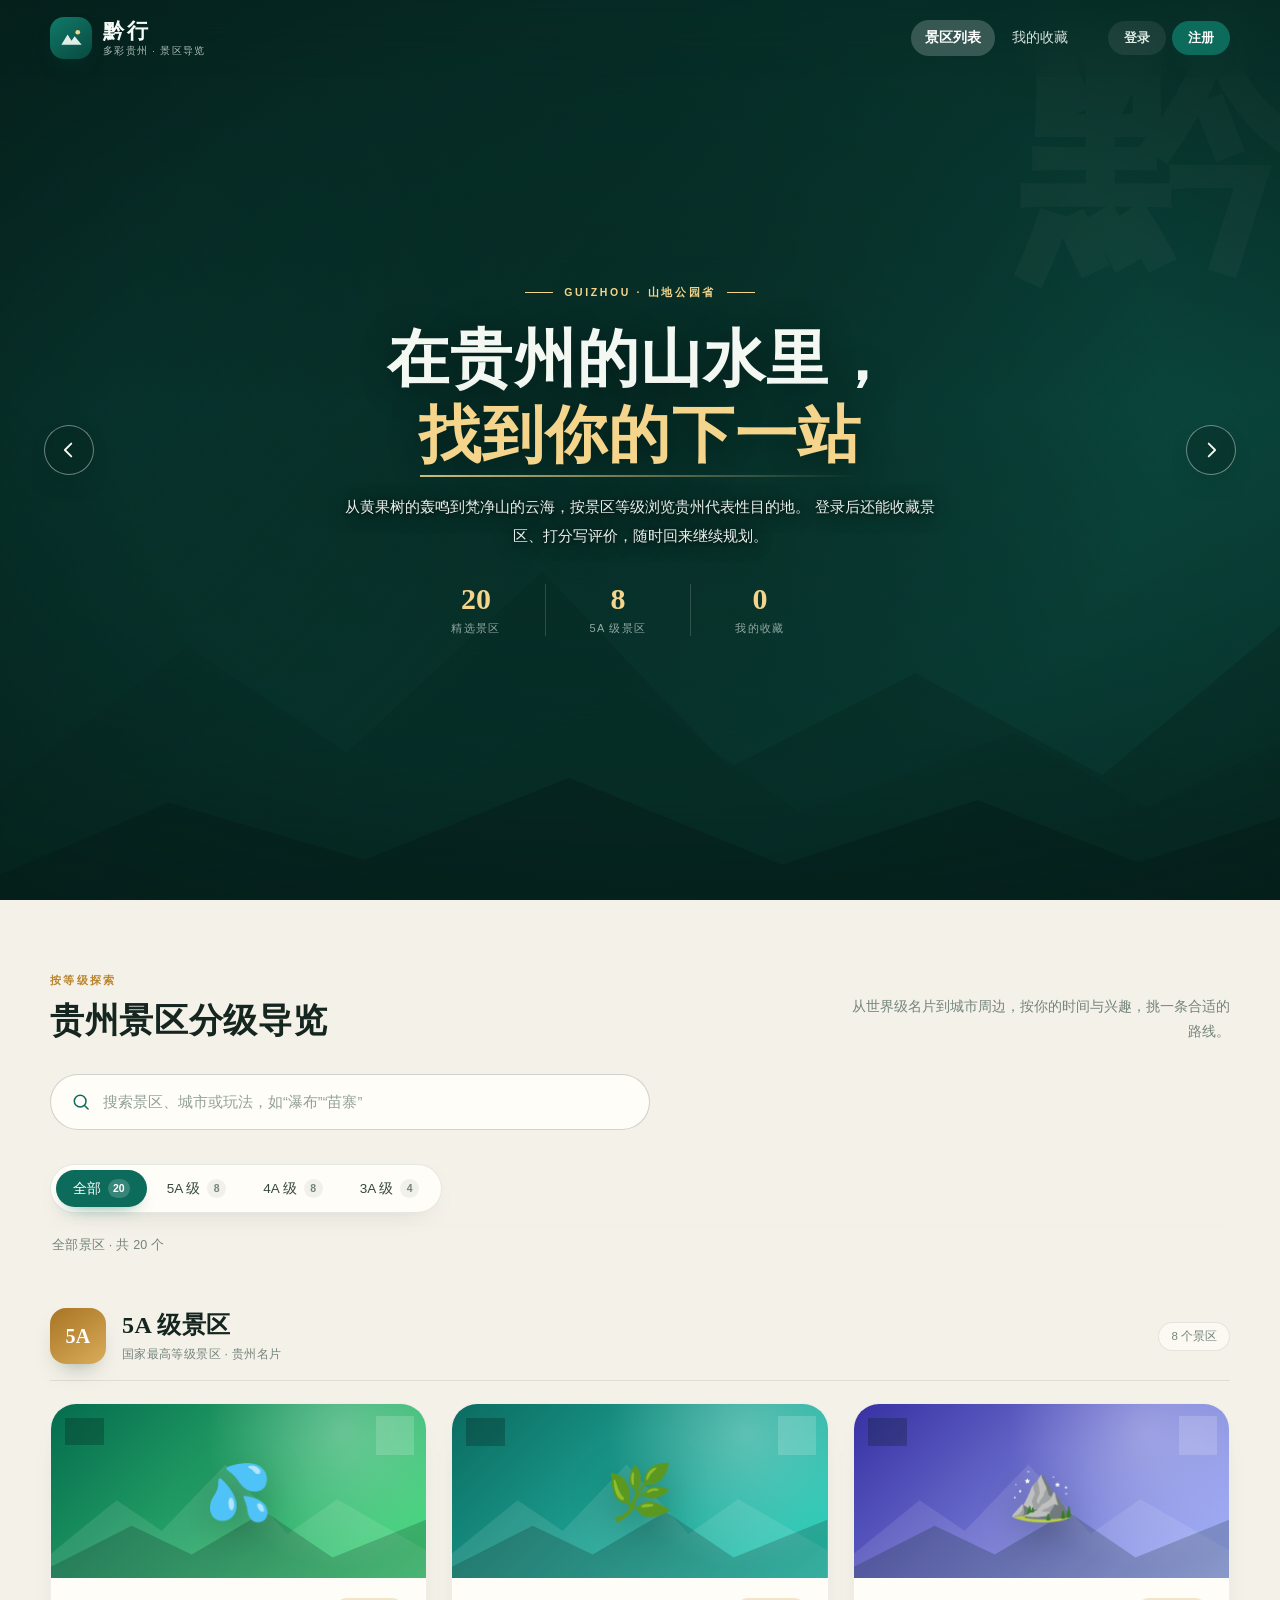
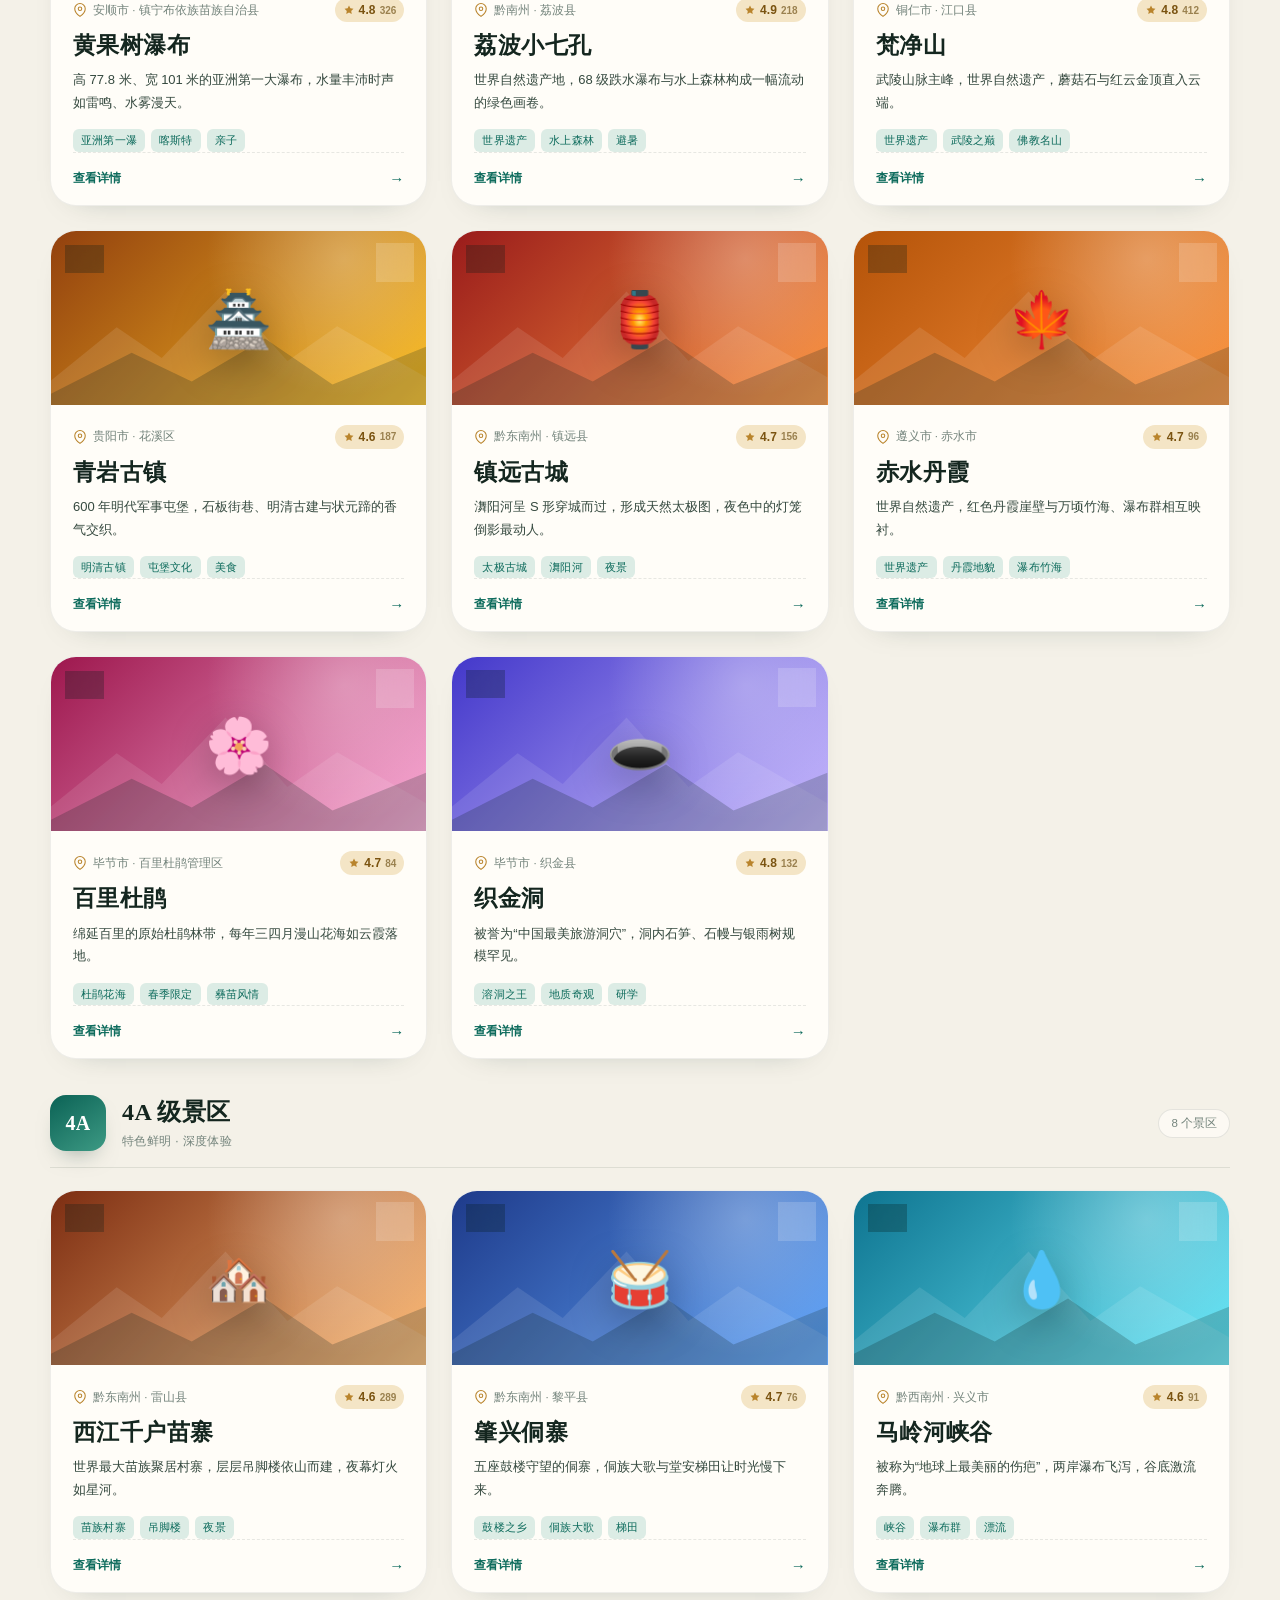
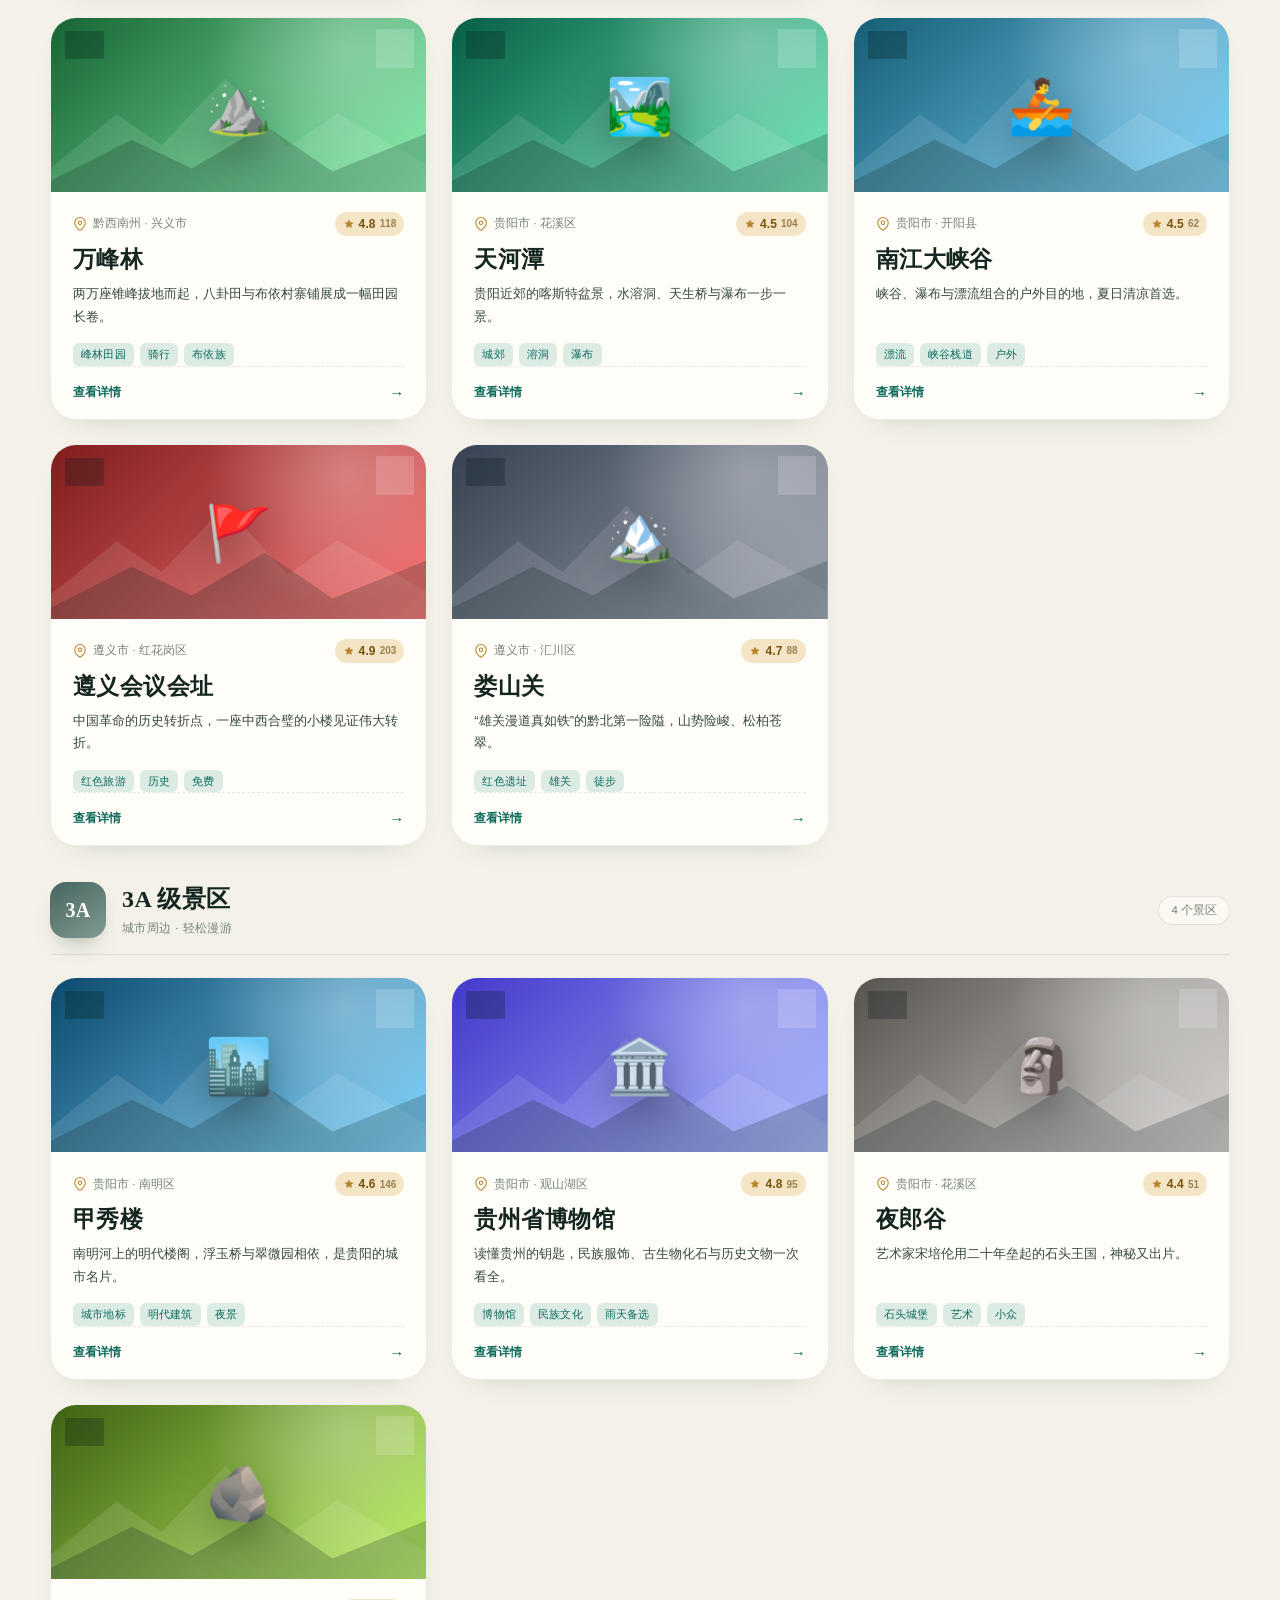
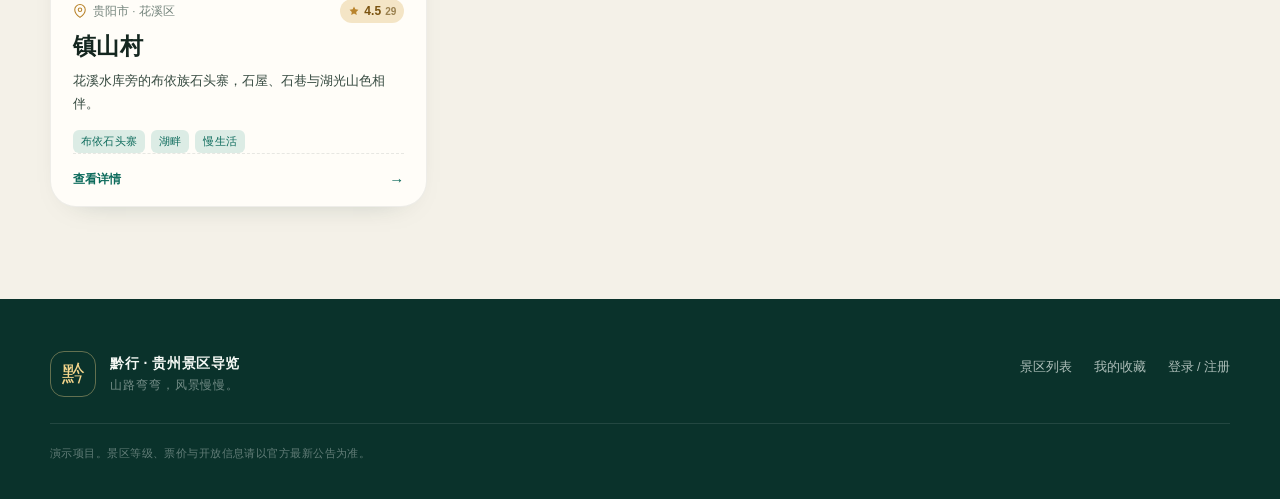
==== commit 2b9971a2: "Add files via upload" ====
--- a/index.html
+++ b/index.html
@@ -8,6 +8,7 @@
   <title>黔行 · 贵州景区导览</title>
   <link rel="icon" href="assets/favicon.svg" type="image/svg+xml">
   <link rel="stylesheet" href="assets/css/main.css">
+  <link rel="stylesheet" href="assets/css/fullpage.css">
 </head>
 <body data-page="home">
   <header class="site-header">
@@ -42,16 +43,16 @@
 
   <main>
     <section class="hero" aria-label="贵州景区风光轮播">
-      <div class="hero-slides" aria-hidden="true">
-		  <div class="hero-slide hero-slide-brand" data-hero-slide="6">
-		    <div class="hero-art">
-		      <span class="hero-watermark">黔</span>
-		      <svg class="hero-ridges" viewBox="0 0 1440 420" preserveAspectRatio="none" focusable="false">
-		        <path class="ridge ridge-1" d="M0 330 210 214 390 300 610 154 820 312 1030 236 1240 318 1440 198V420H0Z"/>
-		        <path class="ridge ridge-2" d="M0 366 250 272 470 340 700 246 900 348 1140 284 1290 344 1440 292V420H0Z"/>
-		        <path class="ridge ridge-3" d="M0 398 190 340 410 386 640 320 880 390 1100 338 1280 388 1440 352V420H0Z"/>
-		      </svg>
-		    </div>
+      <div class="hero-slides" aria-hidden="true">
+		  <div class="hero-slide hero-slide-brand" data-hero-slide="6">
+		    <div class="hero-art">
+		      <span class="hero-watermark">黔</span>
+		      <svg class="hero-ridges" viewBox="0 0 1440 420" preserveAspectRatio="none" focusable="false">
+		        <path class="ridge ridge-1" d="M0 330 210 214 390 300 610 154 820 312 1030 236 1240 318 1440 198V420H0Z"/>
+		        <path class="ridge ridge-2" d="M0 366 250 272 470 340 700 246 900 348 1140 284 1290 344 1440 292V420H0Z"/>
+		        <path class="ridge ridge-3" d="M0 398 190 340 410 386 640 320 880 390 1100 338 1280 388 1440 352V420H0Z"/>
+		      </svg>
+		    </div>
 		  </div>
         <div class="hero-slide is-active" data-hero-slide="0" style="background-image:url('assets/img/hero/huangguoshu-falls.jpg')"></div>
         <div class="hero-slide" data-hero-slide="1" style="background-image:url('assets/img/hero/fanjing-mountains.jpg')"></div>
@@ -159,6 +160,9 @@
   <script src="assets/js/store.js" defer></script>
   <script src="assets/js/ui.js" defer></script>
   <script src="assets/js/hero.js" defer></script>
+  <script src="https://cdn.bootcdn.net/ajax/libs/echarts/5.5.0/echarts.min.js" defer></script>
+  <script src="assets/js/map.js" defer></script>
+  <script src="assets/js/fullpage.js" defer></script>
   <script src="assets/js/list.js" defer></script>
 </body>
 </html>
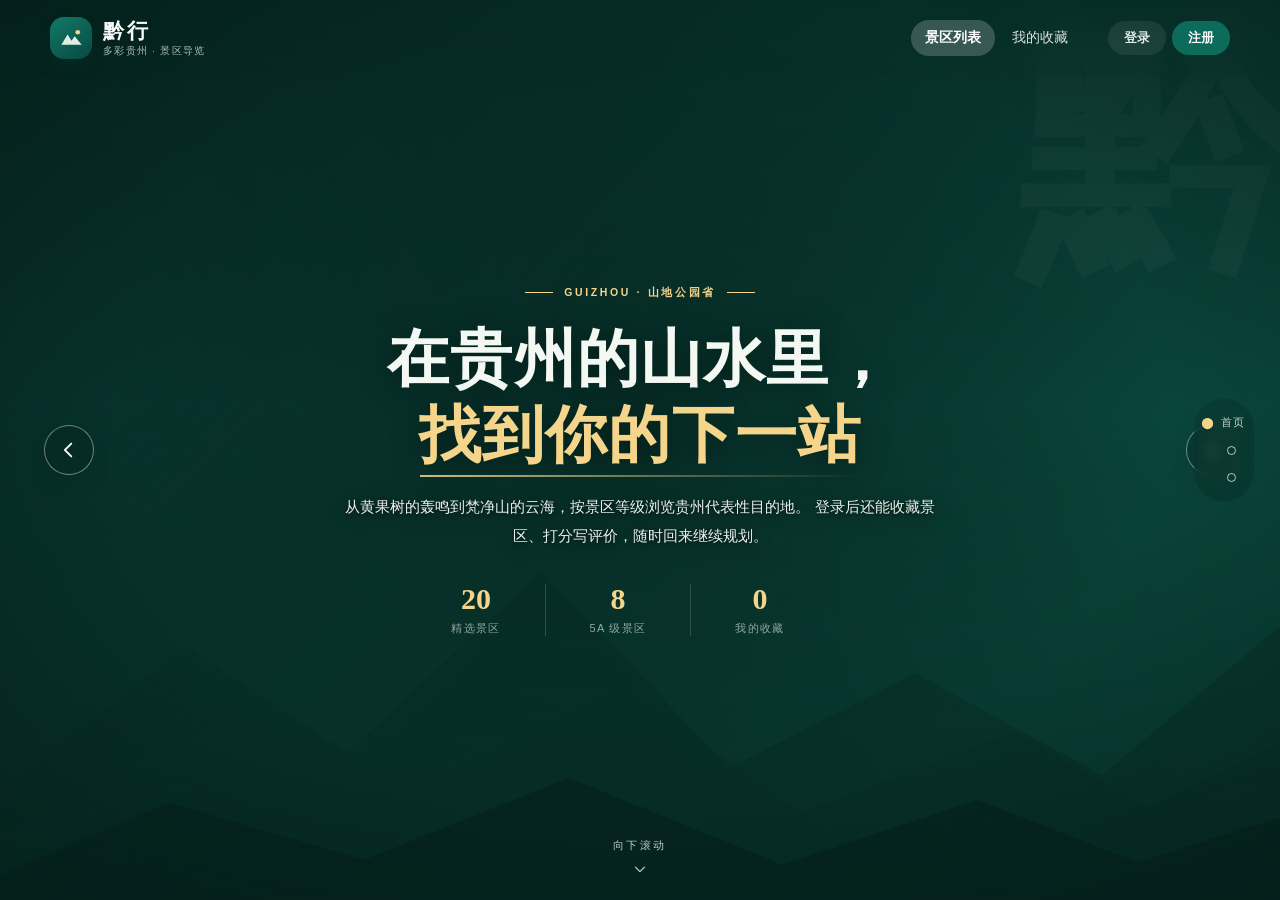
==== commit 551b0f5e: "Add files via upload" ====
--- a/index.html
+++ b/index.html
@@ -2,6 +2,7 @@
 <html lang="zh-CN">
 <head>
   <meta charset="UTF-8">
+  <meta name="referrer" content="no-referrer">
   <meta name="viewport" content="width=device-width, initial-scale=1.0">
   <meta name="description" content="黔行 · 贵州景区导览：按 5A、4A、3A 等级浏览贵州代表性景区，查看评分与介绍，点击景区进入详情页，登录后可收藏、评价心动的旅行目的地。">
   <meta name="theme-color" content="#0d5c4d">
--- a/assets/css/main.css
+++ b/assets/css/main.css
@@ -3316,3 +3316,378 @@
   font-size: 9.5px;
   line-height: 1.6;
 }
+
+/* ---------- 市/自治州详情页 ---------- */
+
+body[data-page="city"] .site-header {
+  position: fixed;
+  top: 0;
+  right: 0;
+  left: 0;
+  z-index: 60;
+  background: transparent;
+  border-bottom: 1px solid transparent;
+  transition: background-color 0.32s ease, border-color 0.32s ease, box-shadow 0.32s ease;
+}
+
+body[data-page="city"] .site-header.is-solid {
+  background: rgba(7, 42, 36, 0.92);
+  border-bottom-color: rgba(255, 255, 255, 0.12);
+  box-shadow: 0 18px 34px -26px rgba(0, 0, 0, 0.75);
+}
+
+body[data-page="city"] .brand-text strong,
+body[data-page="city"] .user-copy strong {
+  color: #f6fbf7;
+}
+
+body[data-page="city"] .brand-text small,
+body[data-page="city"] .user-copy span {
+  color: rgba(238, 248, 243, 0.72);
+}
+
+body[data-page="city"] .main-nav a {
+  color: rgba(240, 250, 244, 0.88);
+}
+
+body[data-page="city"] .main-nav a:hover {
+  color: #fff;
+  background: rgba(255, 255, 255, 0.16);
+}
+
+body[data-page="city"] .btn-quiet {
+  color: rgba(240, 250, 244, 0.92);
+  background: rgba(255, 255, 255, 0.08);
+}
+
+body[data-page="city"] .btn-quiet:hover {
+  color: #fff;
+  background: rgba(255, 255, 255, 0.18);
+}
+
+body[data-page="city"] .user-chip {
+  border-color: rgba(255, 255, 255, 0.34);
+  background: rgba(255, 255, 255, 0.12);
+}
+
+.city-hero {
+  position: relative;
+  padding-top: calc(var(--header-h) + 60px);
+  padding-bottom: 52px;
+  color: #f3f8f2;
+  background: linear-gradient(135deg, #083a32 0%, #0d5c4d 48%, #126d5d 100%);
+  overflow: hidden;
+}
+
+.city-hero::before {
+  content: '';
+  position: absolute;
+  inset: 0;
+  background:
+    radial-gradient(600px 400px at 100% -10%, rgba(244, 213, 139, 0.12), transparent 60%),
+    radial-gradient(500px 350px at -10% 110%, rgba(255, 255, 255, 0.08), transparent 55%);
+  pointer-events: none;
+}
+
+.city-hero-inner {
+  position: relative;
+  z-index: 2;
+  text-align: center;
+}
+
+.city-back {
+  display: inline-flex;
+  align-items: center;
+  gap: 6px;
+  margin-bottom: 22px;
+  padding: 6px 14px;
+  border: 1px solid rgba(255, 255, 255, 0.3);
+  border-radius: 999px;
+  color: rgba(245, 251, 247, 0.92);
+  background: rgba(255, 255, 255, 0.08);
+  font-size: 12.5px;
+  transition: background-color 0.2s ease, border-color 0.2s ease;
+}
+
+.city-back:hover {
+  color: #fff;
+  border-color: rgba(244, 213, 139, 0.7);
+  background: rgba(255, 255, 255, 0.15);
+}
+
+.city-hero-kicker {
+  margin: 0 0 10px;
+  color: #f4d58b;
+  font-size: 11px;
+  font-weight: 700;
+  letter-spacing: 0.32em;
+}
+
+.city-hero h1 {
+  margin: 0;
+  font-family: var(--font-display);
+  font-size: clamp(32px, 5vw, 54px);
+  letter-spacing: 0.02em;
+  line-height: 1.2;
+  text-shadow: 0 4px 32px rgba(0, 0, 0, 0.35);
+}
+
+.city-hero-nick {
+  margin-top: 8px;
+  color: #f4d58b;
+  font-size: 14px;
+  font-weight: 600;
+  letter-spacing: 0.08em;
+}
+
+.city-hero-desc {
+  max-width: 680px;
+  margin: 18px auto 0;
+  color: rgba(245, 251, 247, 0.88);
+  font-size: 13.5px;
+  line-height: 1.85;
+}
+
+.city-main {
+  padding-top: 36px;
+}
+
+.city-tabs {
+  display: inline-flex;
+  gap: 4px;
+  margin-bottom: 28px;
+  padding: 5px;
+  border: 1px solid var(--line);
+  border-radius: 999px;
+  background: var(--surface);
+  box-shadow: var(--shadow-sm);
+}
+
+.city-tab {
+  display: inline-flex;
+  align-items: center;
+  gap: 7px;
+  padding: 9px 18px;
+  border: none;
+  border-radius: 999px;
+  color: var(--ink-soft);
+  background: transparent;
+  font-size: 13.5px;
+  font-weight: 600;
+  transition: color 0.2s ease, background-color 0.2s ease, box-shadow 0.2s ease;
+}
+
+.city-tab:hover {
+  color: var(--green-deep);
+  background: rgba(13, 107, 92, 0.06);
+}
+
+.city-tab.is-active {
+  color: #fff;
+  background: var(--green);
+  box-shadow: 0 8px 18px -12px rgba(13, 107, 92, 0.9);
+}
+
+.city-tab-emoji {
+  font-size: 15px;
+}
+
+.city-tab-count {
+  display: inline-grid;
+  place-items: center;
+  min-width: 20px;
+  height: 20px;
+  padding: 0 6px;
+  border-radius: 999px;
+  color: var(--muted);
+  background: rgba(20, 38, 31, 0.06);
+  font-size: 10.5px;
+  font-weight: 700;
+  line-height: 1;
+}
+
+.city-tab.is-active .city-tab-count {
+  color: #fff;
+  background: rgba(255, 255, 255, 0.22);
+}
+
+.city-content {
+  display: grid;
+  grid-template-columns: repeat(2, minmax(0, 1fr));
+  gap: 18px;
+  padding-bottom: 36px;
+}
+
+.city-item {
+  padding: 20px 22px 22px;
+  border: 1px solid var(--line);
+  border-radius: var(--radius);
+  background: var(--surface);
+  box-shadow: 0 8px 24px -22px rgba(9, 44, 36, 0.4);
+  transition: transform 0.25s ease, box-shadow 0.25s ease, border-color 0.25s ease;
+}
+
+.city-item-linked {
+  cursor: pointer;
+}
+
+.city-item-linked:hover {
+  border-color: rgba(13, 107, 92, 0.4);
+  box-shadow: var(--shadow);
+  transform: translateY(-2px);
+}
+
+.city-item-head {
+  display: flex;
+  align-items: flex-start;
+  justify-content: space-between;
+  gap: 10px;
+  margin-bottom: 8px;
+}
+
+.city-item-name {
+  font-family: var(--font-display);
+  font-size: 19px;
+  letter-spacing: 0.02em;
+}
+
+.city-item-tag {
+  flex: 0 0 auto;
+  padding: 2px 9px;
+  border: 1px solid rgba(185, 132, 44, 0.38);
+  border-radius: 999px;
+  color: var(--gold);
+  background: rgba(244, 229, 198, 0.5);
+  font-size: 10.5px;
+  font-weight: 600;
+  letter-spacing: 0.04em;
+  white-space: nowrap;
+}
+
+.city-item-level {
+  flex: 0 0 auto;
+  padding: 2px 10px;
+  border-radius: 999px;
+  color: #fff;
+  background: var(--muted);
+  font-size: 10.5px;
+  font-weight: 700;
+  letter-spacing: 0.08em;
+}
+
+.city-item-level.level-5a {
+  background: linear-gradient(145deg, #a87424, #d9ad5b);
+}
+
+.city-item-level.level-4a {
+  background: linear-gradient(145deg, #0b6255, #3d9a84);
+}
+
+.city-item-rating {
+  display: flex;
+  align-items: center;
+  gap: 8px;
+  margin-bottom: 10px;
+}
+
+.city-item-stars {
+  color: var(--gold);
+  font-size: 13px;
+  letter-spacing: 1px;
+}
+
+.city-item-num {
+  color: var(--gold);
+  font-size: 14px;
+  font-weight: 700;
+}
+
+.city-item-price {
+  margin-left: auto;
+  color: var(--muted);
+  font-size: 11.5px;
+  letter-spacing: 0.04em;
+}
+
+.city-item-desc {
+  color: var(--ink-soft);
+  font-size: 13.5px;
+  line-height: 1.8;
+}
+
+.city-item-addr {
+  margin-top: 10px;
+  padding-top: 9px;
+  border-top: 1px dashed var(--line);
+  color: var(--muted);
+  font-size: 11.5px;
+  font-style: normal;
+  letter-spacing: 0.02em;
+}
+
+.city-empty {
+  display: flex;
+  flex-direction: column;
+  align-items: center;
+  gap: 12px;
+  padding: 60px 24px;
+  text-align: center;
+}
+
+.city-empty h2 {
+  font-family: var(--font-display);
+  font-size: 22px;
+}
+
+.city-empty p {
+  color: var(--muted);
+  font-size: 13px;
+}
+
+.city-note {
+  margin-top: 12px;
+  padding: 16px 20px;
+  border-radius: 12px;
+  color: var(--muted);
+  font-size: 11.5px;
+  line-height: 1.75;
+  background: rgba(20, 38, 31, 0.04);
+}
+
+@media (max-width: 900px) {
+  .city-content {
+    grid-template-columns: minmax(0, 1fr);
+  }
+
+  .city-hero {
+    padding-top: calc(var(--header-h) + 40px);
+    padding-bottom: 40px;
+  }
+}
+
+@media (max-width: 700px) {
+  .city-tabs {
+    width: 100%;
+    justify-content: center;
+  }
+
+  .city-tab {
+    flex: 1 0 auto;
+    justify-content: center;
+    padding: 8px 12px;
+    font-size: 12.5px;
+  }
+
+  .city-item {
+    padding: 16px 18px 18px;
+  }
+
+  .city-item-name {
+    font-size: 17px;
+  }
+}
+
+/* 首页主视觉滚动淋出（hero.js 写入 opacity / transform） */
+.hero-inner {
+  will-change: opacity, transform;
+}
--- a/assets/css/fullpage.css
+++ b/assets/css/fullpage.css
@@ -0,0 +1,469 @@
+/* ---------- 首页整屏分页滚动 ---------- */
+
+html.fp-mode,
+html.fp-mode body {
+  height: 100%;
+  overflow: hidden;
+}
+
+html.fp-mode body[data-page="home"] {
+  height: 100vh;
+}
+
+.fp-viewport {
+  position: fixed;
+  top: 0;
+  right: 0;
+  bottom: 0;
+  left: 0;
+  z-index: 1;
+  overflow: hidden;
+}
+
+.fp-track {
+  position: relative;
+  width: 100%;
+  background:
+    radial-gradient(900px 540px at 8% -6%, rgba(13, 107, 92, 0.07), transparent 62%),
+    radial-gradient(860px 520px at 100% 2%, rgba(185, 132, 44, 0.08), transparent 62%),
+    var(--bg);
+  will-change: transform;
+  transition: transform 0.9s cubic-bezier(0.76, 0, 0.24, 1);
+}
+
+.fp-section {
+  position: relative;
+  height: 100vh;
+  overflow: hidden;
+}
+
+.fp-section-hero .hero {
+  height: 100vh;
+  min-height: 100vh;
+}
+
+/* 第二屏：贵州行政区划地图 */
+.fp-section-map {
+  padding-top: calc(var(--header-h) + 28px);
+  padding-bottom: 20px;
+  background:
+    radial-gradient(ellipse at 50% 15%, rgba(13, 107, 92, 0.08), transparent 55%),
+    radial-gradient(ellipse at 50% 100%, rgba(185, 132, 44, 0.06), transparent 55%),
+    var(--bg);
+}
+
+.fp-map-stage {
+  position: relative;
+  width: 100%;
+  height: 100%;
+  padding: 0 clamp(16px, 4vw, 60px);
+}
+
+.fp-map-head {
+  text-align: center;
+  margin-bottom: 10px;
+}
+
+.fp-map-kicker {
+  margin: 0 0 6px;
+  color: var(--gold);
+  font-size: 10.5px;
+  font-weight: 700;
+  letter-spacing: 0.28em;
+}
+
+.fp-map-head h3 {
+  font-family: var(--font-display);
+  font-size: clamp(22px, 2.8vw, 32px);
+  letter-spacing: 0.02em;
+  line-height: 1.32;
+}
+
+.fp-map-head h3 em {
+  font-style: normal;
+  color: var(--green);
+}
+
+.fp-map-sub {
+  margin-top: 4px;
+  color: var(--muted);
+  font-size: 13px;
+  letter-spacing: 0.04em;
+}
+
+.fp-map-wrap {
+  position: relative;
+  width: min(1200px, 100%);
+  height: calc(100vh - var(--header-h) - 170px);
+  margin: 0 auto;
+  border-radius: 22px;
+  background: rgba(255, 255, 255, 0.78);
+  box-shadow: 0 30px 60px -40px rgba(13, 50, 40, 0.42);
+  overflow: hidden;
+}
+
+.fp-map-canvas {
+  width: 100%;
+  height: 100%;
+}
+
+.fp-map-tip {
+  padding: 2px 0;
+  line-height: 1.45;
+}
+
+.fp-map-tip strong {
+  display: block;
+  font-size: 13.5px;
+  font-weight: 700;
+  color: #f4d58b;
+}
+
+.fp-map-tip-sub {
+  display: block;
+  margin-top: 2px;
+  color: rgba(245, 251, 247, 0.72);
+  font-size: 11px;
+  letter-spacing: 0.06em;
+}
+
+.fp-map-tip-stats {
+  margin-top: 8px;
+  padding-top: 6px;
+  border-top: 1px solid rgba(244, 213, 139, 0.22);
+  color: rgba(245, 251, 247, 0.9);
+  font-size: 11.5px;
+}
+
+.fp-map-tip-stats em {
+  font-style: normal;
+  color: #f4d58b;
+  font-weight: 700;
+  margin: 0 2px;
+}
+
+/* 地图悬停提示（由 map.js 自行绘制，不依赖 ECharts 事件层） */
+.fp-map-hover-tip {
+  position: absolute;
+  z-index: 4;
+  min-width: 150px;
+  padding: 10px 14px;
+  border: 1px solid rgba(244, 213, 139, 0.55);
+  border-radius: 10px;
+  background: rgba(7, 42, 36, 0.92);
+  box-shadow: 0 16px 34px -20px rgba(0, 0, 0, 0.65);
+  pointer-events: none;
+  opacity: 0;
+  transform: translate(14px, -50%);
+  transition: opacity 0.16s ease;
+}
+
+.fp-map-hover-tip.is-visible {
+  opacity: 1;
+}
+
+.fp-map-back-btn {
+  position: absolute;
+  top: 14px;
+  left: 50%;
+  z-index: 5;
+  display: inline-flex;
+  align-items: center;
+  gap: 6px;
+  padding: 7px 14px;
+  border: 1px solid rgba(13, 107, 92, 0.4);
+  border-radius: 999px;
+  color: var(--green-deep);
+  background: rgba(255, 255, 255, 0.88);
+  box-shadow: 0 8px 20px -14px rgba(13, 50, 40, 0.35);
+  font-size: 12.5px;
+  font-weight: 600;
+  transform: translateX(-50%);
+  transition: background-color 0.2s ease, border-color 0.2s ease, box-shadow 0.2s ease;
+}
+
+.fp-map-back-btn:hover {
+  border-color: var(--green);
+  background: #fff;
+  box-shadow: 0 12px 28px -18px rgba(13, 50, 40, 0.5);
+}
+
+.fp-map-side-btn {
+  position: absolute;
+  top: 50%;
+  z-index: 5;
+  display: inline-flex;
+  align-items: center;
+  gap: 12px;
+  min-width: 180px;
+  max-width: 220px;
+  padding: 14px 18px;
+  border: none;
+  border-radius: 18px;
+  color: #fff;
+  box-shadow: 0 16px 36px -20px rgba(0, 0, 0, 0.45);
+  font-size: 13.5px;
+  font-weight: 600;
+  text-align: left;
+  line-height: 1.5;
+  transform: translateY(-50%);
+  transition: transform 0.28s ease, box-shadow 0.28s ease;
+  animation: fp-map-side-in 0.5s cubic-bezier(0.22, 0.61, 0.36, 1) forwards;
+  opacity: 0;
+}
+
+.fp-map-side-btn:hover {
+  transform: translateY(-50%) translateX(-2px);
+  box-shadow: 0 22px 44px -24px rgba(0, 0, 0, 0.55);
+}
+
+.fp-map-side-btn-food {
+  left: -10px;
+  background: linear-gradient(135deg, #c1484f 0%, #9e383d 100%);
+}
+
+.fp-map-side-btn-spot {
+  right: -10px;
+  background: linear-gradient(135deg, #0d6b5c 0%, #0a5045 100%);
+}
+
+.fp-map-side-btn-food:hover {
+  transform: translateY(-50%) translateX(2px);
+}
+
+.fp-map-side-btn-spot:hover {
+  transform: translateY(-50%) translateX(-2px);
+}
+
+.fp-map-side-icon {
+  font-size: 22px;
+  flex: 0 0 auto;
+}
+
+.fp-map-side-text {
+  flex: 1 1 auto;
+}
+
+@keyframes fp-map-side-in {
+  from {
+    opacity: 0;
+    transform: translateY(-50%) translateX(var(--fp-side-from, 0));
+  }
+  to {
+    opacity: 1;
+    transform: translateY(-50%) translateX(0);
+  }
+}
+
+.fp-map-side-btn-food {
+  --fp-side-from: -20px;
+}
+
+.fp-map-side-btn-spot {
+  --fp-side-from: 20px;
+}
+
+/* 离线降级：直接点击城市按钮列表 */
+.fp-map-fallback {
+  display: flex;
+  flex-direction: column;
+  align-items: center;
+  justify-content: center;
+  gap: 22px;
+  padding: 40px 24px;
+  width: 100%;
+  height: 100%;
+}
+
+.fp-map-fallback-title {
+  font-family: var(--font-display);
+  font-size: 18px;
+  letter-spacing: 0.04em;
+}
+
+.fp-map-fallback-grid {
+  display: grid;
+  grid-template-columns: repeat(3, minmax(0, 1fr));
+  gap: 10px 14px;
+  width: min(560px, 100%);
+}
+
+.fp-map-fallback-btn {
+  display: flex;
+  align-items: center;
+  justify-content: space-between;
+  padding: 12px 16px;
+  border: 1px solid var(--line);
+  border-radius: 14px;
+  color: var(--ink);
+  background: var(--surface);
+  font-size: 13.5px;
+  font-weight: 600;
+  transition: border-color 0.2s ease, box-shadow 0.2s ease, transform 0.2s ease;
+}
+
+.fp-map-fallback-btn:hover {
+  border-color: rgba(13, 107, 92, 0.5);
+  box-shadow: var(--shadow-sm);
+  transform: translateY(-1px);
+}
+
+.fp-map-fallback-name {
+  color: inherit;
+}
+
+.fp-map-fallback-chev {
+  color: var(--muted);
+  font-size: 18px;
+  font-weight: 400;
+  line-height: 1;
+}
+
+.fp-map-fallback-hint {
+  color: var(--muted);
+  font-size: 11.5px;
+  letter-spacing: 0.04em;
+}
+
+/* 第三屏：顶部筛选条固定不动，卡片区在下方独立滚动 */
+.fp-section-list {
+  padding-top: calc(var(--header-h) + 16px);
+  display: flex;
+  flex-direction: column;
+  overflow: hidden;
+}
+
+.fp-list-head {
+  flex: 0 0 auto;
+}
+
+/* 筛选条不再用 sticky，直接作为固定区的一部分 */
+.fp-list-head .filter-wrap {
+  position: static;
+}
+
+.fp-list-scroll {
+  flex: 1 1 auto;
+  min-height: 0;
+  overflow-y: auto;
+  overscroll-behavior: contain;
+  scrollbar-width: thin;
+}
+
+.fp-section-list .browse-search-row {
+  margin-top: 4px;
+}
+
+.fp-list-scroll .container {
+  padding-bottom: 56px;
+}
+
+/* 首屏底部下滑提示 */
+.fp-hint {
+  position: absolute;
+  bottom: 22px;
+  left: 50%;
+  z-index: 5;
+  display: flex;
+  flex-direction: column;
+  align-items: center;
+  gap: 7px;
+  color: rgba(240, 250, 244, 0.8);
+  font-size: 10.5px;
+  letter-spacing: 0.24em;
+  transform: translateX(-50%);
+  pointer-events: none;
+}
+
+.fp-hint svg {
+  width: 18px;
+  height: 18px;
+  animation: fp-bounce 2.1s ease-in-out infinite;
+}
+
+@keyframes fp-bounce {
+  0%,
+  100% {
+    opacity: 0.5;
+    transform: translateY(0);
+  }
+
+  50% {
+    opacity: 1;
+    transform: translateY(7px);
+  }
+}
+
+/* 右侧圆点导航 */
+.fp-dots {
+  position: fixed;
+  top: 50%;
+  right: clamp(10px, 2vw, 26px);
+  z-index: 70;
+  display: flex;
+  flex-direction: column;
+  gap: 3px;
+  padding: 12px 9px;
+  border-radius: 999px;
+  background: rgba(8, 46, 40, 0.34);
+  backdrop-filter: blur(8px);
+  -webkit-backdrop-filter: blur(8px);
+  transform: translateY(-50%);
+}
+
+.fp-dot {
+  display: flex;
+  flex-direction: row-reverse;
+  align-items: center;
+  gap: 9px;
+  padding: 5px 0;
+  border: 0;
+  color: rgba(244, 250, 246, 0.82);
+  background: none;
+  font-size: 10.5px;
+  letter-spacing: 0.12em;
+}
+
+.fp-dot-label {
+  max-width: 0;
+  overflow: hidden;
+  opacity: 0;
+  white-space: nowrap;
+  transition: max-width 0.3s ease, opacity 0.3s ease;
+}
+
+.fp-dot:hover .fp-dot-label,
+.fp-dot.is-active .fp-dot-label {
+  max-width: 90px;
+  opacity: 1;
+}
+
+.fp-dot-mark {
+  width: 9px;
+  height: 9px;
+  border: 1px solid rgba(255, 255, 255, 0.7);
+  border-radius: 50%;
+  transition: transform 0.3s ease, background-color 0.3s ease, border-color 0.3s ease;
+}
+
+.fp-dot:hover .fp-dot-mark {
+  border-color: #f4d58b;
+}
+
+.fp-dot.is-active .fp-dot-mark {
+  border-color: #f4d58b;
+  background: #f4d58b;
+  transform: scale(1.25);
+}
+
+/* 屏内内容错峰淡入 */
+html.fp-mode .fp-reveal {
+  opacity: 0;
+  transform: translate3d(0, 26px, 0);
+  transition: opacity 0.66s ease, transform 0.78s cubic-bezier(0.22, 0.61, 0.36, 1);
+}
+
+html.fp-mode .fp-section.is-active .fp-reveal {
+  opacity: 1;
+  transform: translate3d(0, 0, 0);
+}
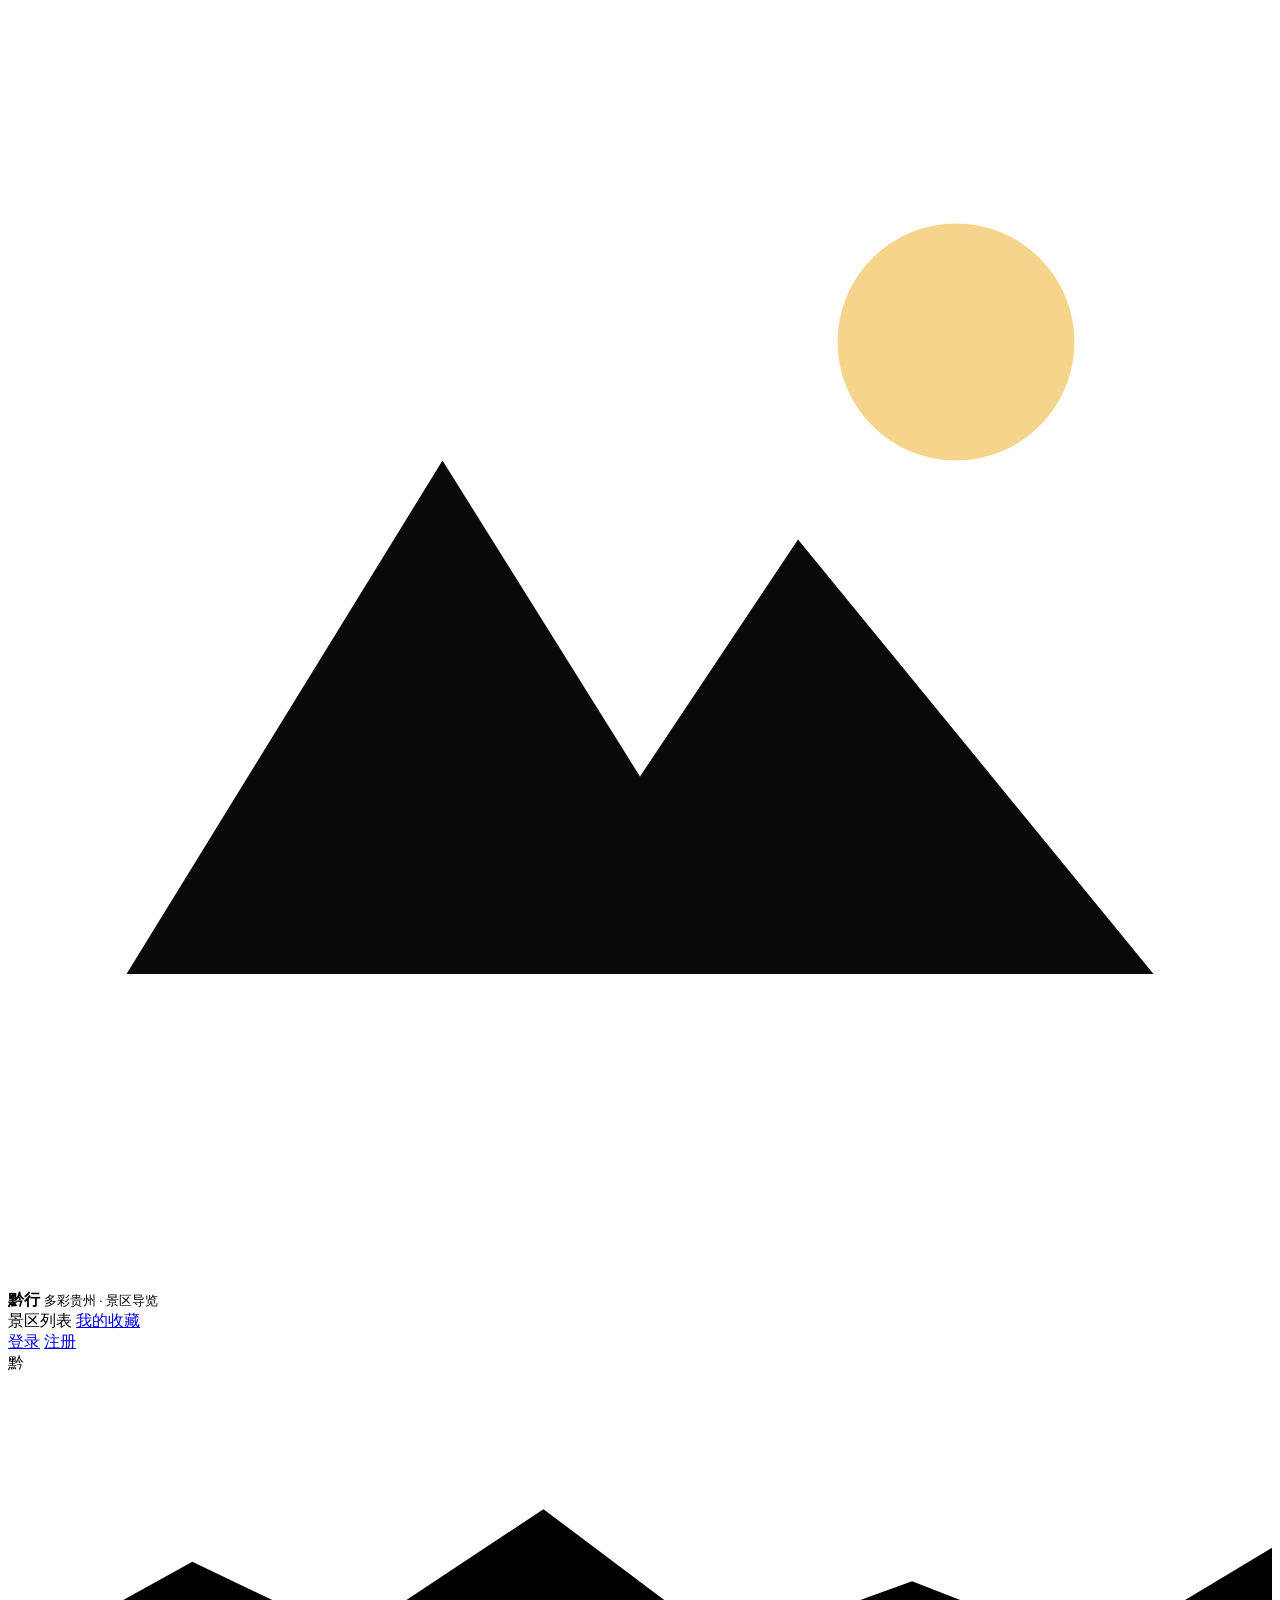
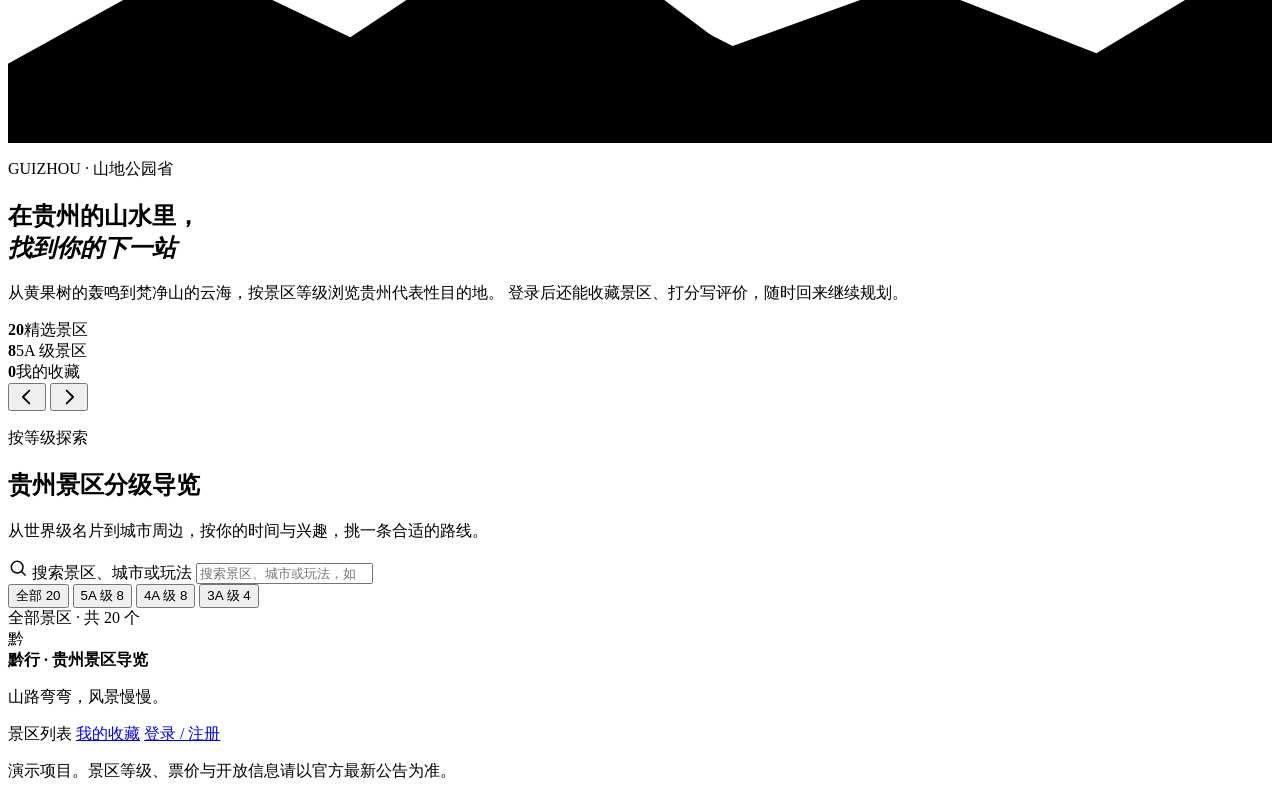
==== commit 00752a5d: "Add files via upload" ====
--- a/index.html
+++ b/index.html
@@ -1,4 +1,4 @@
-<!DOCTYPE html>
+﻿﻿﻿﻿﻿﻿﻿﻿<!DOCTYPE html>
 <html lang="zh-CN">
 <head>
   <meta charset="UTF-8">
@@ -14,7 +14,7 @@
 <body data-page="home">
   <header class="site-header">
     <div class="container header-inner">
-      <a class="brand" href="index.html" aria-label="黔行 · 贵州景区导览首页">
+      <a class="brand" data-go-home aria-label="黔行 · 贵州景区导览首页">
         <span class="brand-mark" aria-hidden="true">
           <svg viewBox="0 0 32 32" focusable="false">
             <path d="M3 24 11 11l5 8 4-6 9 11H3Z" fill="currentColor" opacity=".96"/>
@@ -28,7 +28,7 @@
       </a>
 
       <nav class="main-nav" aria-label="主导航">
-        <a href="index.html" data-nav="home">景区列表</a>
+        <a data-go-home data-nav="home">景区列表</a>
         <a href="favorites.html" data-nav="favorites">
           我的收藏
           <span class="nav-count" id="favNavCount" hidden>0</span>
@@ -149,7 +149,7 @@
         </div>
       </div>
       <div class="footer-links">
-        <a href="index.html">景区列表</a>
+        <a data-go-home>景区列表</a>
         <a href="favorites.html">我的收藏</a>
         <a href="login.html">登录 / 注册</a>
       </div>
@@ -157,13 +157,163 @@
     </div>
   </footer>
 
+  <!-- ========= SPA 嵌入视图 ========= -->
+
+  <!-- city 视图：贵州美食与景点 -->
+  <section id="spaCity" hidden aria-hidden="true">
+    <section class="city-hero" id="cityHero" aria-label="市/自治州详情头部">
+      <div class="container city-hero-inner">
+        <a class="city-back" data-go-home="list" aria-label="返回贵州全省地图">
+          <svg viewBox="0 0 24 24" width="14" height="14" aria-hidden="true" focusable="false">
+            <path d="m14.5 5-7 7 7 7" fill="none" stroke="currentColor" stroke-width="2" stroke-linecap="round" stroke-linejoin="round"/>
+          </svg>
+          <span>返回全省地图</span>
+        </a>
+        <p class="city-hero-kicker" id="cityKicker">GUIZHOU · 贵州省</p>
+        <h1 id="cityName">加载中…</h1>
+        <p class="city-hero-nick" id="cityNick"></p>
+        <p class="city-hero-desc" id="cityDesc"></p>
+      </div>
+      <div class="city-hero-shade" aria-hidden="true"></div>
+    </section>
+    <main class="city-main">
+      <div class="container">
+        <nav class="city-tabs" id="cityTabs" role="tablist" aria-label="美食与美景切换">
+          <button type="button" class="city-tab is-active" id="tabFood" data-city-tab="food" role="tab" aria-selected="true">
+            <span class="city-tab-emoji">🍜</span>
+            <span>本地美食</span>
+            <span class="city-tab-count" id="tabFoodCount">0</span>
+          </button>
+          <button type="button" class="city-tab" id="tabSpots" data-city-tab="spots" role="tab" aria-selected="false">
+            <span class="city-tab-emoji">🏞️</span>
+            <span>景点精选</span>
+            <span class="city-tab-count" id="tabSpotsCount">0</span>
+          </button>
+        </nav>
+
+        <div class="city-content" id="cityContent" role="tabpanel"></div>
+
+        <p class="city-note" id="cityNote">
+          以上为内置示例内容，来源：公开旅游资讯整理。
+        </p>
+      </div>
+    </main>
+  </section>
+
+  <!-- spot 视图：景区详情 -->
+  <section id="spaSpot" hidden aria-hidden="true">
+    <main>
+      <section class="page-hero spot-hero" id="spotHero">
+        <div class="page-hero-art" aria-hidden="true">
+          <span id="spotWatermark">景</span>
+          <svg viewBox="0 0 1440 300" preserveAspectRatio="none" focusable="false">
+            <path d="M0 250 200 150 380 230 580 110 800 245 1000 170 1200 240 1440 140V300H0Z"/>
+          </svg>
+        </div>
+        <div class="container page-hero-inner spot-hero-inner">
+          <p class="spot-hero-kicker">
+            <span class="level-pill spot-level" id="spotLevel" data-level="5A">5A</span>
+            <span class="spot-hero-city" id="spotEyebrow">景区详情</span>
+          </p>
+          <h1 id="spotName">景区详情</h1>
+          <p class="spot-hero-lead" id="spotLead"></p>
+          <div class="spot-hero-actions">
+            <div id="spotRating"></div>
+            <button type="button" class="spot-fav-btn" id="spotFav" data-fav="" aria-pressed="false">
+              <svg viewBox="0 0 24 24" width="16" height="16" aria-hidden="true" focusable="false"><path d="M20.8 4.6a5.5 5.5 0 0 0-7.8 0L12 5.6l-1-1a5.5 5.5 0 1 0-7.8 7.8l1 1L12 21l7.8-7.6 1-1a5.5 5.5 0 0 0 0-7.8Z" fill="none" stroke="currentColor" stroke-width="1.8" stroke-linecap="round" stroke-linejoin="round"/></svg>
+              <span class="fav-text" id="spotFavText">收藏景点</span>
+            </button>
+          </div>
+        </div>
+      </section>
+
+      <div class="container">
+        <div class="spot-detail" id="spotDetail">
+          <div class="spot-main" id="spotMain"></div>
+          <div class="spot-reviews reviews-block" id="spotReviews" data-reviews-for=""></div>
+        </div>
+
+        <div class="empty-state" id="spotMissing" hidden></div>
+      </div>
+    </main>
+  </section>
+
+  <!-- food 视图：美食详情 -->
+  <section id="spaFood" hidden aria-hidden="true">
+    <main>
+      <section class="page-hero spot-hero food-hero" id="foodHero">
+        <div class="page-hero-art" aria-hidden="true">
+          <span id="foodWatermark">食</span>
+          <svg viewBox="0 0 1440 300" preserveAspectRatio="none" focusable="false">
+            <path d="M0 250 200 150 380 230 580 110 800 245 1000 170 1200 240 1440 140V300H0Z"/>
+          </svg>
+        </div>
+        <div class="container page-hero-inner spot-hero-inner">
+          <p class="spot-hero-kicker">
+            <span class="level-pill" id="foodTag" data-level="">美食</span>
+            <span class="spot-hero-city" id="foodEyebrow">美食详情</span>
+          </p>
+          <h1 id="foodName">美食详情</h1>
+          <p class="spot-hero-lead" id="foodLead"></p>
+          <div class="spot-hero-actions">
+            <div id="foodRating"></div>
+            <button type="button" class="spot-fav-btn" id="foodFav" data-fav="" aria-pressed="false">
+              <svg viewBox="0 0 24 24" width="16" height="16" aria-hidden="true" focusable="false"><path d="M20.8 4.6a5.5 5.5 0 0 0-7.8 0L12 5.6l-1-1a5.5 5.5 0 1 0-7.8 7.8l1 1L12 21l7.8-7.6 1-1a5.5 5.5 0 0 0 0-7.8Z" fill="none" stroke="currentColor" stroke-width="1.8" stroke-linecap="round" stroke-linejoin="round"/></svg>
+              <span class="fav-text" id="foodFavText">收藏美食</span>
+            </button>
+          </div>
+        </div>
+      </section>
+
+      <div class="container">
+        <div class="spot-detail" id="foodDetail">
+          <div class="spot-main" id="foodMain"></div>
+          <div class="spot-reviews reviews-block" id="foodReviews" data-reviews-for=""></div>
+        </div>
+
+        <div class="empty-state" id="foodMissing" hidden></div>
+      </div>
+    </main>
+  </section>
+
+  <!-- culture 视图：市/州文化概览 -->
+  <section id="spaCulture" hidden aria-hidden="true">
+    <main class="culture-main">
+      <div class="container">
+        <nav class="culture-back" aria-label="返回贵州全省地图">
+          <button type="button" data-go-home="list" class="culture-back-btn">
+            <svg viewBox="0 0 24 24" width="14" height="14" aria-hidden="true"><path d="m14.5 5-7 7 7 7" fill="none" stroke="currentColor" stroke-width="2" stroke-linecap="round" stroke-linejoin="round"/></svg>
+            <span>返回全省地图</span>
+          </button>
+        </nav>
+        <header class="culture-hero">
+          <p class="culture-hero-kicker" id="cultureKicker">GUIZHOU · 贵州省</p>
+          <h1 id="cultureName">加载中…</h1>
+          <p class="culture-hero-nick" id="cultureNick"></p>
+        </header>
+        <div class="culture-content" id="cultureContent">
+          <!-- JS 渲染 -->
+        </div>
+      </div>
+    </main>
+  </section>
+
+  <!-- ========= Scripts（router 在最前） ========= -->
+  <script src="assets/js/navigate.js" defer></script>
   <script src="assets/js/data.js" defer></script>
   <script src="assets/js/store.js" defer></script>
+  <script src="assets/js/reviews.js" defer></script>
   <script src="assets/js/ui.js" defer></script>
   <script src="assets/js/hero.js" defer></script>
-  <script src="https://cdn.bootcdn.net/ajax/libs/echarts/5.5.0/echarts.min.js" defer></script>
+  <script src="assets/js/vendor/echarts.min.js" defer></script>
+  <script src="assets/js/geo-data.js" defer></script>
   <script src="assets/js/map.js" defer></script>
   <script src="assets/js/fullpage.js" defer></script>
   <script src="assets/js/list.js" defer></script>
+  <script src="assets/js/router.js" defer></script>
+  <script src="assets/js/city.js" defer></script>
+  <script src="assets/js/spot.js" defer></script>
+  <script src="assets/js/food.js" defer></script>
+  <script src="assets/js/culture.js" defer></script>
 </body>
 </html>
